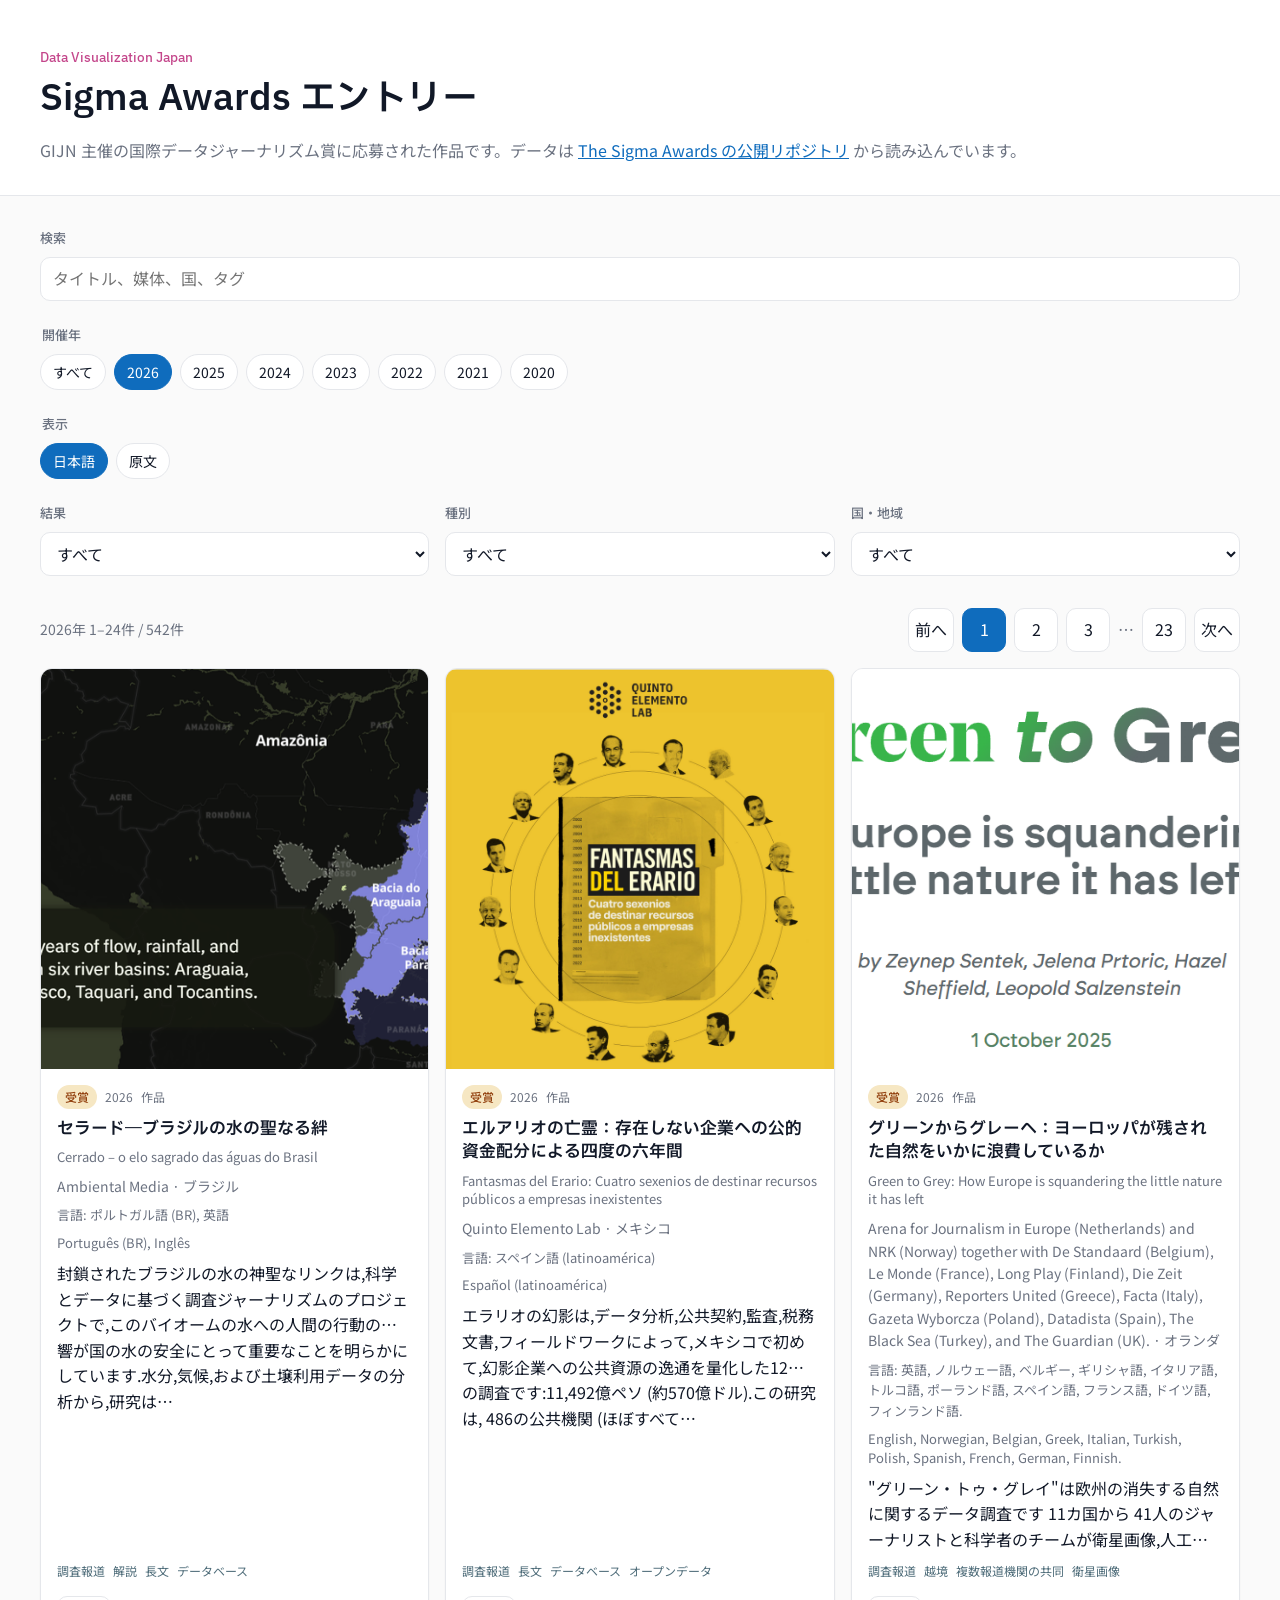
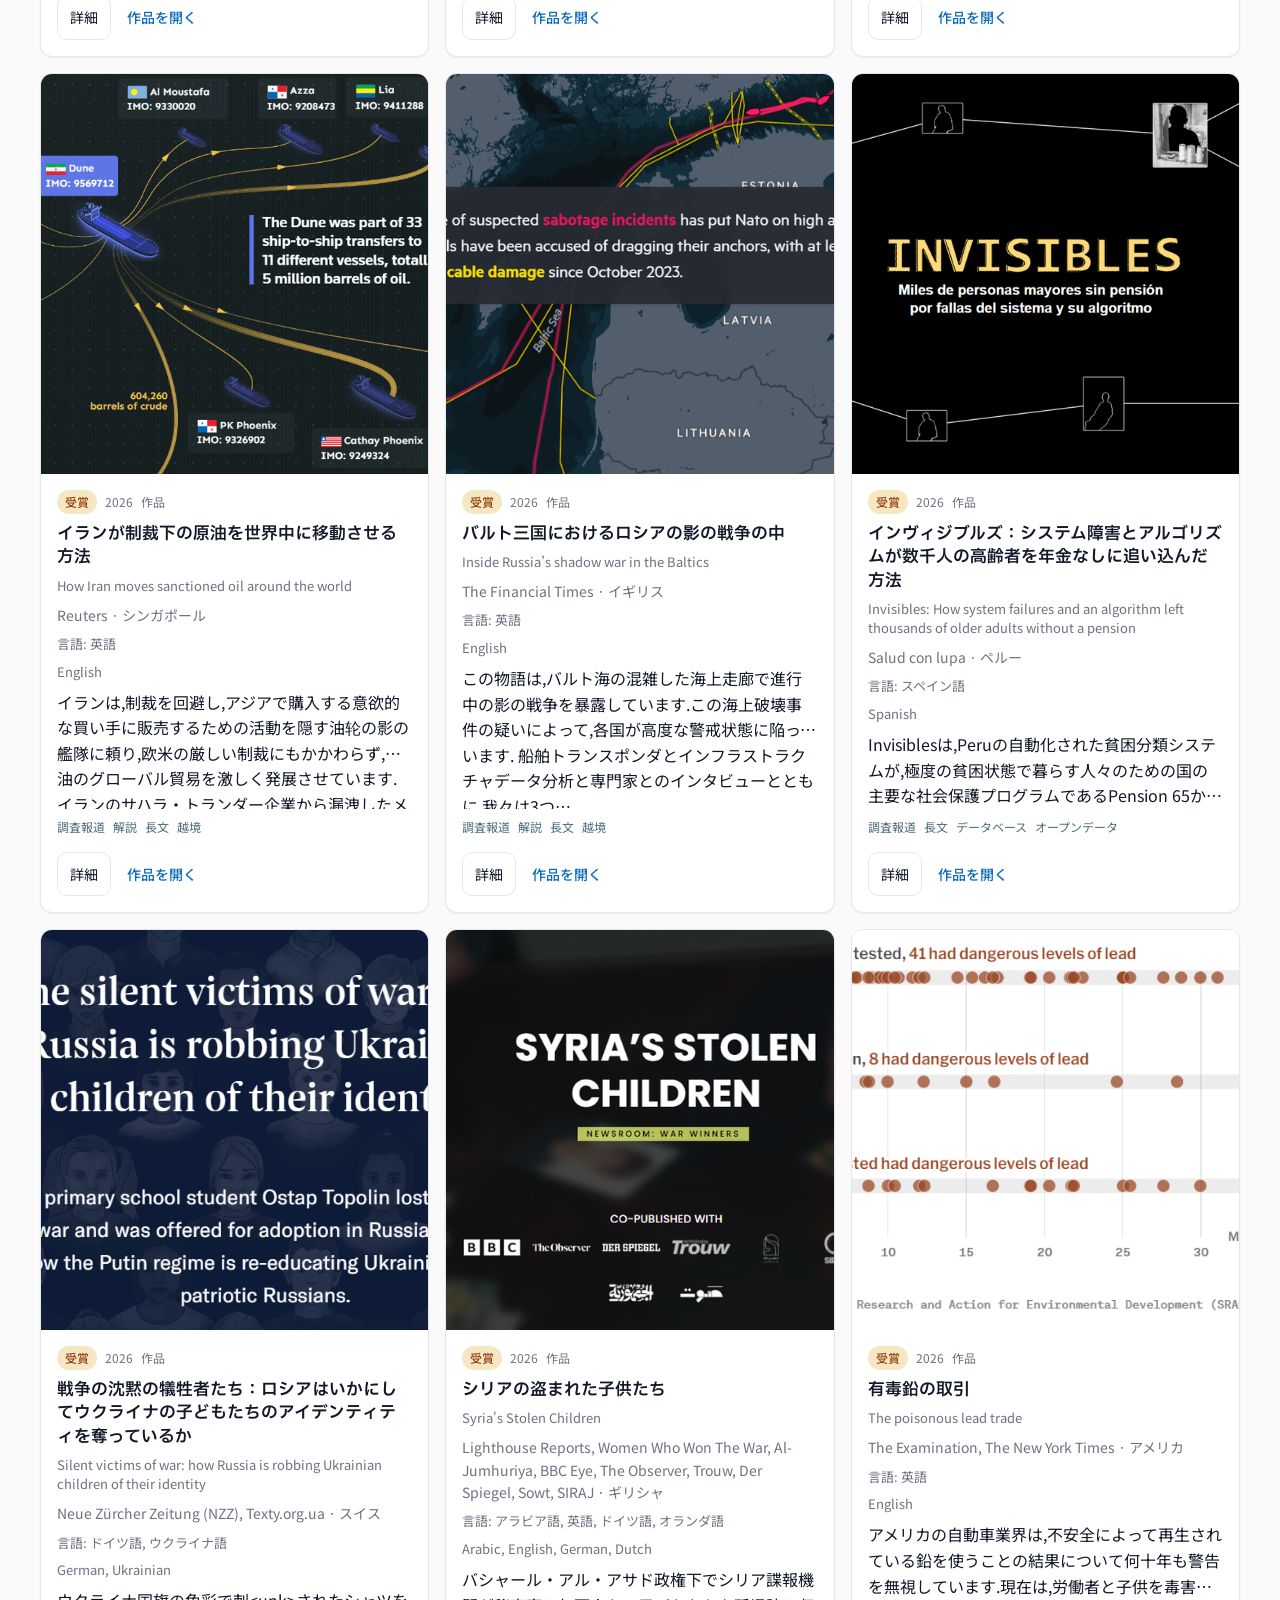
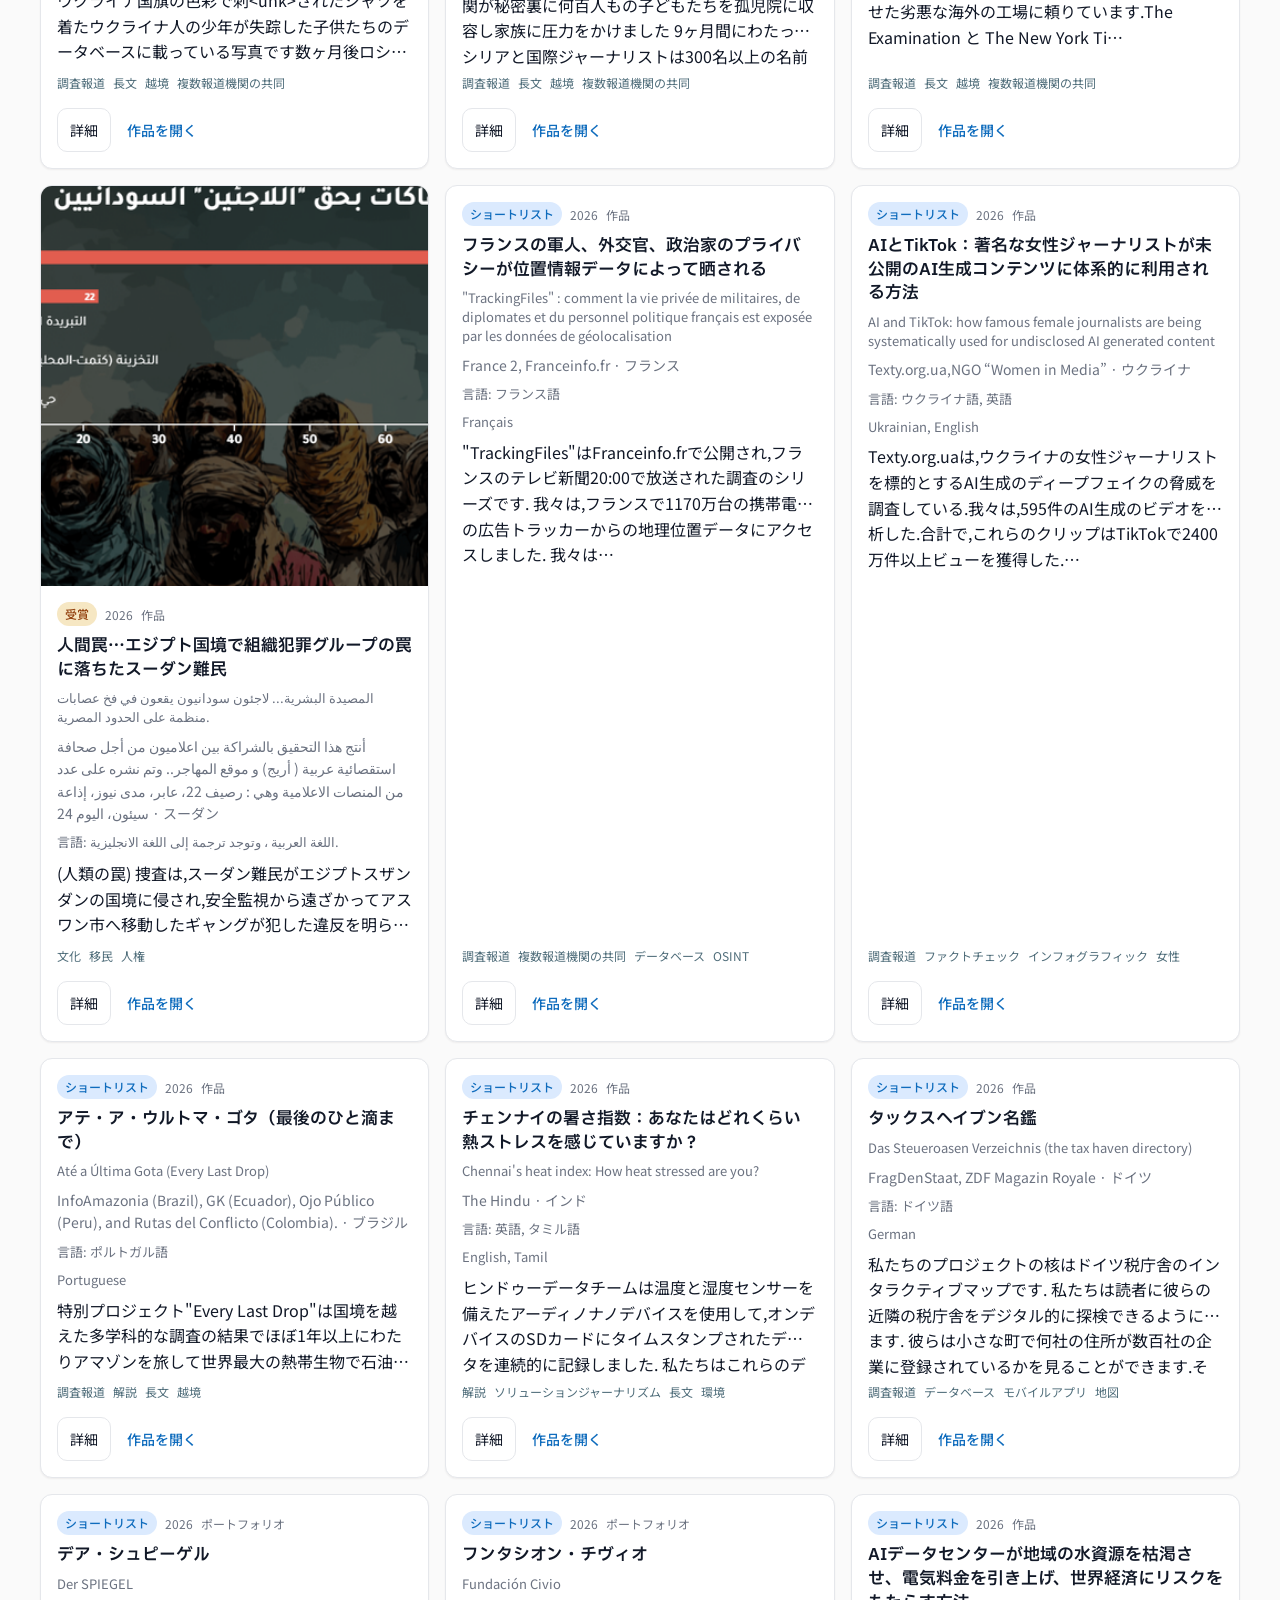
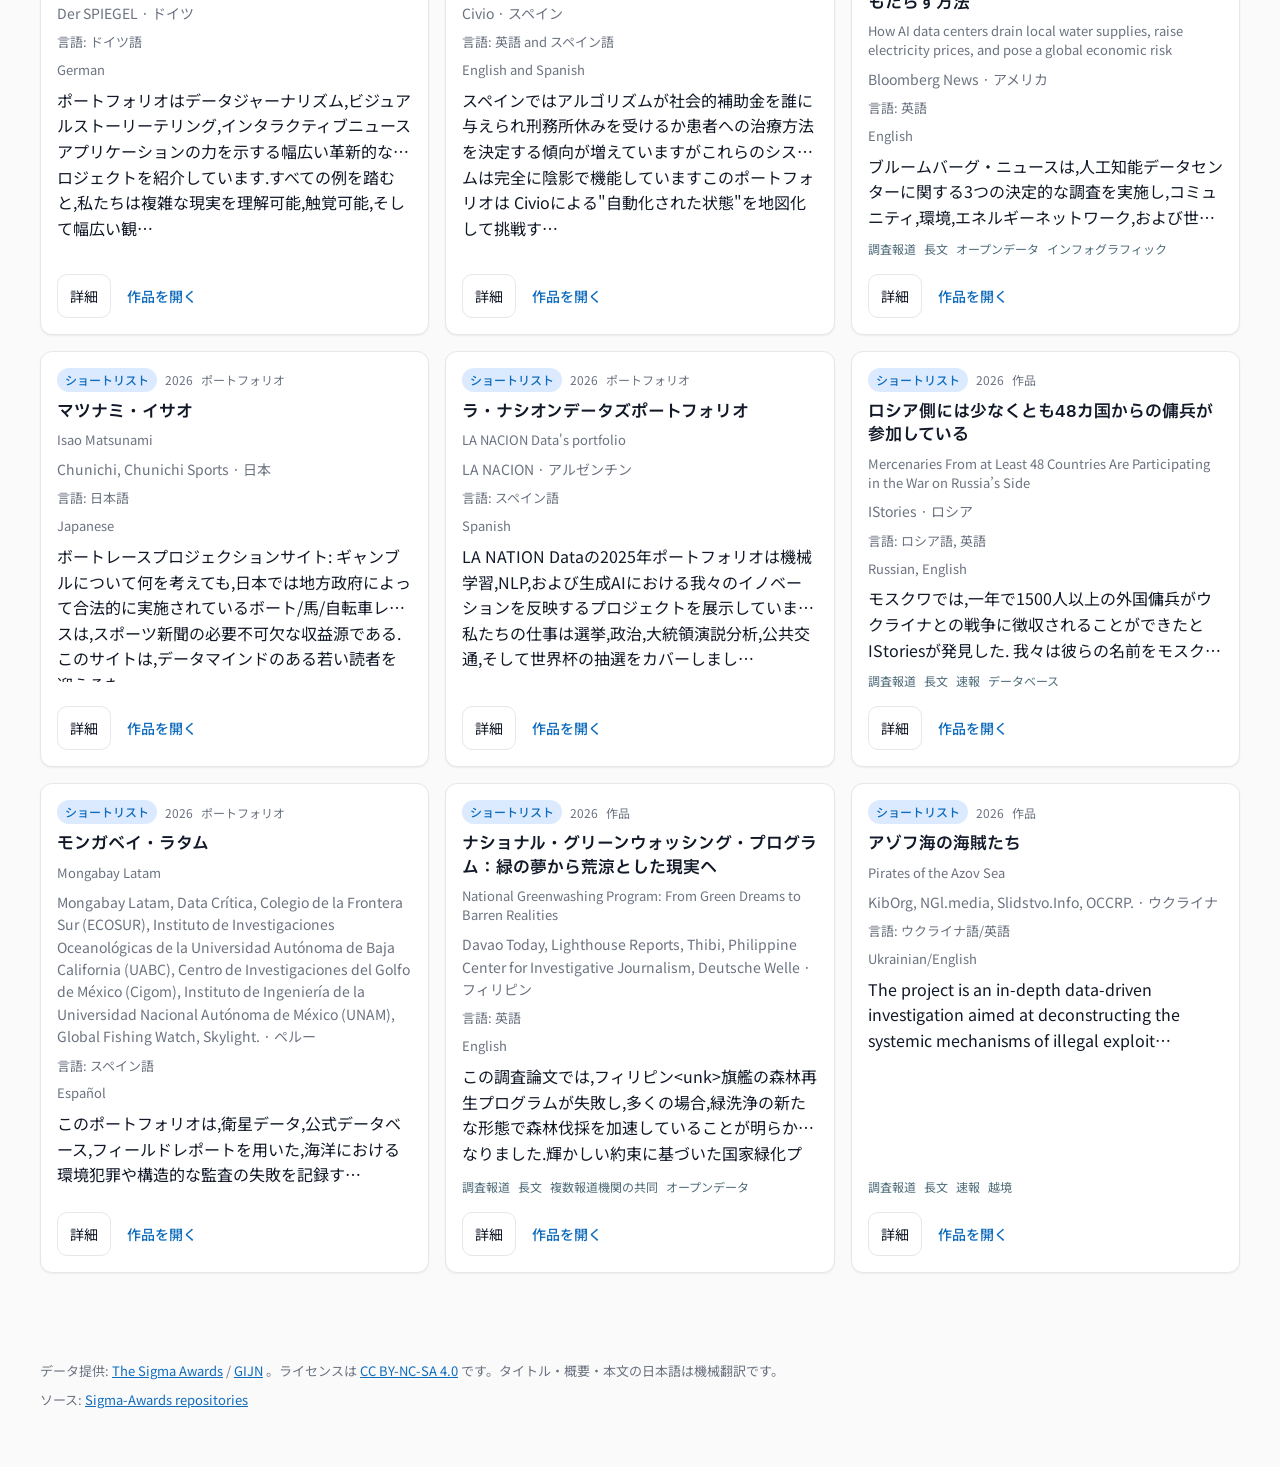
==== public/index.html @ f4571960 "Publish the Sigma Awards catalog as a static GitHub Pages site. Co-authored-by: Cursor <cursoragent@" ====
<!DOCTYPE html>
<html lang="ja">
  <head>
    <meta charset="utf-8" />
    <meta name="viewport" content="width=device-width, initial-scale=1" />
    <title>Sigma Awards エントリー一覧</title>
    <meta
      name="description"
      content="The Sigma Awards に応募されたデータジャーナリズム作品の一覧。2020年から2026年までの公開データを検索できます。"
    />
    <link rel="preconnect" href="https://fonts.googleapis.com" />
    <link rel="preconnect" href="https://fonts.gstatic.com" crossorigin />
    <link
      href="https://fonts.googleapis.com/css2?family=IBM+Plex+Sans+JP:wght@400;500;600&family=Noto+Sans+JP:wght@400;500;600&display=swap"
      rel="stylesheet"
    />
    <link rel="icon" href="data:image/svg+xml,%3Csvg xmlns='http://www.w3.org/2000/svg' viewBox='0 0 32 32'%3E%3Crect fill='%230F6CBD' width='32' height='32' rx='6'/%3E%3Ctext x='16' y='22' text-anchor='middle' font-size='18' fill='white' font-family='Georgia, serif'%3EΣ%3C/text%3E%3C/svg%3E" />
    <link rel="stylesheet" href="css/styles.css" />
  </head>
  <body>
    <a class="skip-link" href="#results">作品一覧へ</a>
    <header class="masthead">
      <div class="masthead__inner">
        <p class="masthead__kicker">Data Visualization Japan</p>
        <h1>Sigma Awards エントリー</h1>
        <p class="masthead__lede">
          GIJN 主催の国際データジャーナリズム賞に応募された作品です。データは
          <a href="https://github.com/Sigma-Awards/The-Sigma-Awards-projects-data">The Sigma Awards の公開リポジトリ</a>
          から読み込んでいます。
        </p>
      </div>
    </header>

    <main class="page">
      <form class="filters" id="filters" role="search">
        <label class="filters__search">
          <span class="filters__label">検索</span>
          <input
            id="q"
            type="search"
            name="q"
            placeholder="タイトル、媒体、国、タグ"
            autocomplete="off"
            spellcheck="false"
          />
        </label>

        <fieldset class="filters__years">
          <legend class="filters__label">開催年</legend>
          <div class="chip-row" id="year-chips"></div>
        </fieldset>

        <fieldset>
          <legend class="filters__label">表示</legend>
          <div class="chip-row" id="locale-chips">
            <button class="chip" type="button" data-locale="ja" aria-pressed="true">日本語</button>
            <button class="chip" type="button" data-locale="src" aria-pressed="false">原文</button>
          </div>
        </fieldset>

        <div class="filters__row">
          <label>
            <span class="filters__label">結果</span>
            <select id="result" name="result">
              <option value="">すべて</option>
              <option value="winner">受賞</option>
              <option value="shortlist">ショートリスト</option>
              <option value="mention">選外表彰</option>
              <option value="entry">応募</option>
            </select>
          </label>
          <label>
            <span class="filters__label">種別</span>
            <select id="kind" name="kind">
              <option value="">すべて</option>
              <option value="project">作品</option>
              <option value="portfolio">ポートフォリオ</option>
            </select>
          </label>
          <label>
            <span class="filters__label">国・地域</span>
            <select id="country" name="country">
              <option value="">すべて</option>
            </select>
          </label>
        </div>
      </form>

      <section class="results" id="results" aria-live="polite">
        <div class="results__meta">
          <p id="result-count">読み込み中</p>
          <nav class="pager" id="pager" hidden></nav>
        </div>
        <div class="card-grid" id="card-grid"></div>
        <p class="empty" id="empty" hidden></p>
        <p class="error" id="error" hidden></p>
      </section>
    </main>

    <aside
      class="drawer"
      id="drawer"
      hidden
      role="dialog"
      aria-modal="true"
      aria-labelledby="drawer-title"
    >
      <div class="drawer__panel">
        <button class="drawer__close" type="button" id="drawer-close" aria-label="詳細を閉じる">
          閉じる
        </button>
        <img class="drawer__thumb" id="drawer-thumb" alt="" hidden />
        <p class="drawer__meta" id="drawer-meta"></p>
        <h2 id="drawer-title"></h2>
        <p class="drawer__original-title" id="drawer-original-title"></p>
        <p class="drawer__org" id="drawer-org"></p>
        <p class="drawer__langs" id="drawer-langs"></p>
        <div class="drawer__tags" id="drawer-tags"></div>
        <div class="drawer__body" id="drawer-body"></div>
        <details class="drawer__source" id="drawer-source">
          <summary>原文</summary>
          <div id="drawer-source-body"></div>
        </details>
        <div class="drawer__links" id="drawer-links"></div>
      </div>
    </aside>
    <div class="drawer__backdrop" id="drawer-backdrop" hidden></div>

    <footer class="site-footer">
      <p>
        データ提供:
        <a href="https://sigmaawards.org">The Sigma Awards</a>
        /
        <a href="https://gijn.org">GIJN</a>
        。ライセンスは
        <a href="https://creativecommons.org/licenses/by-nc-sa/4.0/">CC BY-NC-SA 4.0</a>
        です。タイトル・概要・本文の日本語は機械翻訳です。
      </p>
      <p>
        ソース:
        <a href="https://github.com/orgs/Sigma-Awards/repositories">Sigma-Awards repositories</a>
      </p>
    </footer>

    <script src="js/app.js" type="module"></script>
  </body>
</html>
---- public/css/styles.css ----
:root {
  --primary: #0f6cbd;
  --primary-hover: #0958b5;
  --secondary: #4f6d7a;
  --accent: #f59e0b;
  --brand-pink: #c4468b;
  --success: #10b981;
  --background: #fafafa;
  --surface: #ffffff;
  --border: #e5e7eb;
  --text: #111827;
  --text-secondary: #6b7280;
  --code-bg: #f3f4f6;
  --winner: #92400e;
  --shortlist: #0f6cbd;
  --mention: #047857;
  --entry: #6b7280;
  --shadow: 0 1px 2px rgba(26, 25, 21, 0.06);
  --radius: 12px;
  --radius-btn: 10px;
  --ease-out: cubic-bezier(0.23, 1, 0.32, 1);
  --page-width: 1200px;
  --header-space: 8px;
}

*,
*::before,
*::after {
  box-sizing: border-box;
}

html {
  color-scheme: light;
}

body {
  margin: 0;
  background: var(--background);
  color: var(--text);
  font-family: "Noto Sans JP", "Hiragino Sans", sans-serif;
  font-size: 16px;
  line-height: 1.6;
}

h1,
h2,
h3,
.masthead__kicker,
.card__title {
  font-family: "IBM Plex Sans JP", "Noto Sans JP", sans-serif;
  letter-spacing: 0;
}

a {
  color: var(--primary);
  text-decoration: underline;
}

a:hover {
  text-decoration: none;
}

.skip-link {
  position: absolute;
  left: 16px;
  top: -48px;
  z-index: 20;
  padding: 8px 16px;
  background: var(--primary);
  color: #fff;
  text-decoration: none;
  border-radius: var(--radius-btn);
}

.skip-link:focus {
  top: 16px;
}

.masthead {
  background: var(--surface);
  border-bottom: 1px solid var(--border);
}

.masthead__inner,
.page,
.site-footer {
  width: min(100% - 32px, var(--page-width));
  margin-inline: auto;
}

.masthead__inner {
  padding: 48px 0 32px;
}

.masthead__kicker {
  margin: 0 0 8px;
  color: var(--brand-pink);
  font-size: 13px;
  font-weight: 500;
}

h1 {
  margin: 0;
  font-size: clamp(1.75rem, 2vw + 1rem, 2.25rem);
  font-weight: 600;
  line-height: 1.25;
}

.masthead__lede {
  margin: 16px 0 0;
  color: var(--text-secondary);
}

.page {
  padding: 32px 0 64px;
}

.filters {
  display: grid;
  gap: 24px;
  margin-bottom: 32px;
}

.filters__label,
.filters legend {
  display: block;
  margin-bottom: 8px;
  color: var(--text-secondary);
  font-size: 13px;
  font-weight: 500;
}

.filters fieldset {
  margin: 0;
  padding: 0;
  border: 0;
}

.filters input[type="search"],
.filters select {
  width: 100%;
  min-height: 44px;
  padding: 0 12px;
  border: 1px solid var(--border);
  border-radius: var(--radius-btn);
  background: var(--surface);
  color: var(--text);
  font: inherit;
}

.filters input[type="search"]:focus,
.filters select:focus,
.chip:focus-visible,
.card__detail:focus-visible,
.drawer__close:focus-visible,
.pager button:focus-visible {
  outline: 2px solid var(--primary);
  outline-offset: 2px;
}

.filters__row {
  display: grid;
  gap: 16px;
}

.chip-row {
  display: flex;
  flex-wrap: wrap;
  gap: 8px;
}

.chip {
  min-height: 36px;
  padding: 0 12px;
  border: 1px solid var(--border);
  border-radius: 999px;
  background: var(--surface);
  color: var(--text);
  font: inherit;
  font-size: 14px;
  cursor: pointer;
  transition: border-color 150ms var(--ease-out), background-color 150ms var(--ease-out),
    color 150ms var(--ease-out), transform 160ms var(--ease-out);
}

.chip[aria-pressed="true"] {
  background: var(--primary);
  border-color: var(--primary);
  color: #fff;
}

.chip:active,
.card:active,
.card__detail:active,
.drawer__close:active,
.pager button:active {
  transform: scale(0.97);
}

.results__meta {
  display: flex;
  flex-wrap: wrap;
  align-items: center;
  justify-content: space-between;
  gap: 16px;
  margin-bottom: 16px;
}

.results__meta p {
  margin: 0;
  color: var(--text-secondary);
  font-size: 14px;
}

.card-grid {
  display: grid;
  gap: 16px;
  grid-template-columns: 1fr;
}

.card {
  display: flex;
  flex-direction: column;
  gap: 8px;
  min-height: 100%;
  padding: 16px;
  border: 1px solid var(--border);
  border-radius: var(--radius);
  background: var(--surface);
  box-shadow: var(--shadow);
  color: inherit;
  text-align: left;
  text-decoration: none;
  cursor: pointer;
  transition: border-color 150ms var(--ease-out), transform 160ms var(--ease-out);
}

.card__thumb {
  display: block;
  margin: -16px -16px 8px;
  width: calc(100% + 32px);
  max-width: none;
  aspect-ratio: 16 / 10;
  object-fit: cover;
  background: var(--code-bg);
  border-radius: 11px 11px 0 0;
}

.card__top {
  display: flex;
  flex-wrap: wrap;
  align-items: center;
  gap: 8px;
}

.badge {
  display: inline-flex;
  align-items: center;
  min-height: 24px;
  padding: 0 8px;
  border-radius: 999px;
  background: var(--code-bg);
  color: var(--entry);
  font-size: 12px;
  font-weight: 500;
  line-height: 1;
}

.badge--winner {
  background: #f6e7c3;
  color: var(--winner);
}

.badge--shortlist {
  background: #dbeafe;
  color: var(--shortlist);
}

.badge--mention {
  background: #d1fae5;
  color: var(--mention);
}

.card__year,
.card__kind {
  color: var(--text-secondary);
  font-size: 12px;
}

.card__title {
  margin: 0;
  font-size: 1.05rem;
  font-weight: 600;
  line-height: 1.4;
}

.card__original,
.card__original-title,
.drawer__original-title {
  margin: 0;
  color: var(--text-secondary);
  font-size: 13px;
  line-height: 1.45;
}

.drawer__langs {
  margin: 8px 0 0;
  color: var(--text-secondary);
  font-size: 14px;
}

.drawer__source {
  margin-top: 24px;
  border-top: 1px solid var(--border);
  padding-top: 16px;
}

.drawer__source summary {
  min-height: 44px;
  display: flex;
  align-items: center;
  cursor: pointer;
  font-weight: 500;
}

.drawer__source[hidden] {
  display: none;
}

.card__org {
  margin: 0;
  color: var(--text-secondary);
  font-size: 14px;
}

.card__langs {
  margin: 0;
  color: var(--text-secondary);
  font-size: 13px;
}

.card__summary {
  margin: 0;
  display: -webkit-box;
  -webkit-box-orient: vertical;
  -webkit-line-clamp: 3;
  line-clamp: 3;
  overflow: hidden;
  flex: 1;
}

.card__actions {
  display: flex;
  flex-wrap: wrap;
  align-items: center;
  gap: 16px;
  margin-top: 8px;
}

.card__detail {
  min-height: 44px;
  padding: 0 12px;
  border: 1px solid var(--border);
  border-radius: var(--radius-btn);
  background: var(--surface);
  color: var(--text);
  font: inherit;
  font-size: 14px;
  cursor: pointer;
  transition: transform 160ms var(--ease-out), filter 150ms ease, border-color 150ms var(--ease-out);
}

.card__tags {
  display: flex;
  flex-wrap: wrap;
  gap: 8px;
}

.tag {
  color: var(--secondary);
  font-size: 12px;
}

.card__open {
  color: var(--primary);
  font-size: 14px;
  font-weight: 500;
  text-decoration: none;
}

.card__open:hover {
  text-decoration: underline;
}

.empty,
.error {
  padding: 24px;
  border: 1px dashed var(--border);
  border-radius: var(--radius);
  background: var(--surface);
}

.error {
  border-style: solid;
  color: #991b1b;
}

.pager {
  display: flex;
  flex-wrap: wrap;
  gap: 8px;
}

.pager button {
  min-width: 44px;
  min-height: 44px;
  border: 1px solid var(--border);
  border-radius: var(--radius-btn);
  background: var(--surface);
  color: var(--text);
  font: inherit;
  cursor: pointer;
  transition: filter 150ms ease, transform 160ms var(--ease-out);
}

.pager button[aria-current="page"] {
  background: var(--primary);
  border-color: var(--primary);
  color: #fff;
}

.pager__gap {
  display: inline-flex;
  align-items: center;
  min-height: 44px;
  color: var(--text-secondary);
}

.site-footer {
  padding: 24px 0 48px;
  color: var(--text-secondary);
  font-size: 13px;
}

.site-footer p {
  margin: 0 0 8px;
}

.drawer[hidden],
.drawer__backdrop[hidden] {
  display: none;
}

.drawer__backdrop {
  position: fixed;
  inset: 0;
  background: rgba(26, 25, 21, 0.35);
  z-index: 30;
}

.drawer {
  position: fixed;
  inset: 0;
  z-index: 40;
  display: flex;
  justify-content: flex-end;
  pointer-events: none;
}

.drawer__panel {
  pointer-events: auto;
  width: min(100%, 560px);
  height: 100%;
  overflow: auto;
  padding: 24px;
  background: var(--surface);
  box-shadow: -8px 0 24px rgba(26, 25, 21, 0.08);
  transform: translateX(0);
  transition: transform 280ms var(--ease-out);
}

.drawer[data-open="false"] .drawer__panel {
  transform: translateX(100%);
}

.drawer__thumb {
  display: block;
  width: 100%;
  max-height: 280px;
  margin: 0 0 16px;
  object-fit: cover;
  background: var(--code-bg);
  border-radius: 8px;
}

.drawer__thumb[hidden] {
  display: none;
}

.drawer__close {
  min-height: 44px;
  margin-bottom: 16px;
  padding: 0 16px;
  border: 1px solid var(--border);
  border-radius: var(--radius-btn);
  background: var(--surface);
  color: var(--text);
  font: inherit;
  cursor: pointer;
  transition: transform 160ms var(--ease-out), filter 150ms ease;
}

.drawer__meta,
.drawer__org {
  color: var(--text-secondary);
  font-size: 14px;
}

.drawer h2 {
  margin: 8px 0 8px;
  font-size: 1.5rem;
  line-height: 1.35;
}

.drawer__tags {
  display: flex;
  flex-wrap: wrap;
  gap: 8px;
  margin: 16px 0;
}

.drawer__body h3 {
  margin: 24px 0 8px;
  font-size: 13px;
  font-weight: 600;
  color: var(--text-secondary);
}

.drawer__body p {
  margin: 0;
  white-space: pre-wrap;
}

.drawer__links {
  display: grid;
  gap: 8px;
  margin-top: 24px;
}

.drawer__links a {
  word-break: break-all;
}

@media (min-width: 768px) {
  .filters__row {
    grid-template-columns: repeat(3, 1fr);
  }

  .card-grid {
    grid-template-columns: repeat(2, 1fr);
  }
}

@media (min-width: 1100px) {
  .card-grid {
    grid-template-columns: repeat(3, 1fr);
  }
}

@media (hover: hover) and (pointer: fine) {
  .chip:hover {
    border-color: var(--primary);
  }

  .card:hover {
    border-color: var(--primary);
  }

  .pager button:hover,
  .card__detail:hover,
  .drawer__close:hover {
    filter: brightness(0.96);
  }

  .card__detail:hover {
    border-color: var(--primary);
  }
}

@media (prefers-reduced-motion: reduce) {
  *,
  *::before,
  *::after {
    animation: none !important;
    transition: none !important;
  }
}
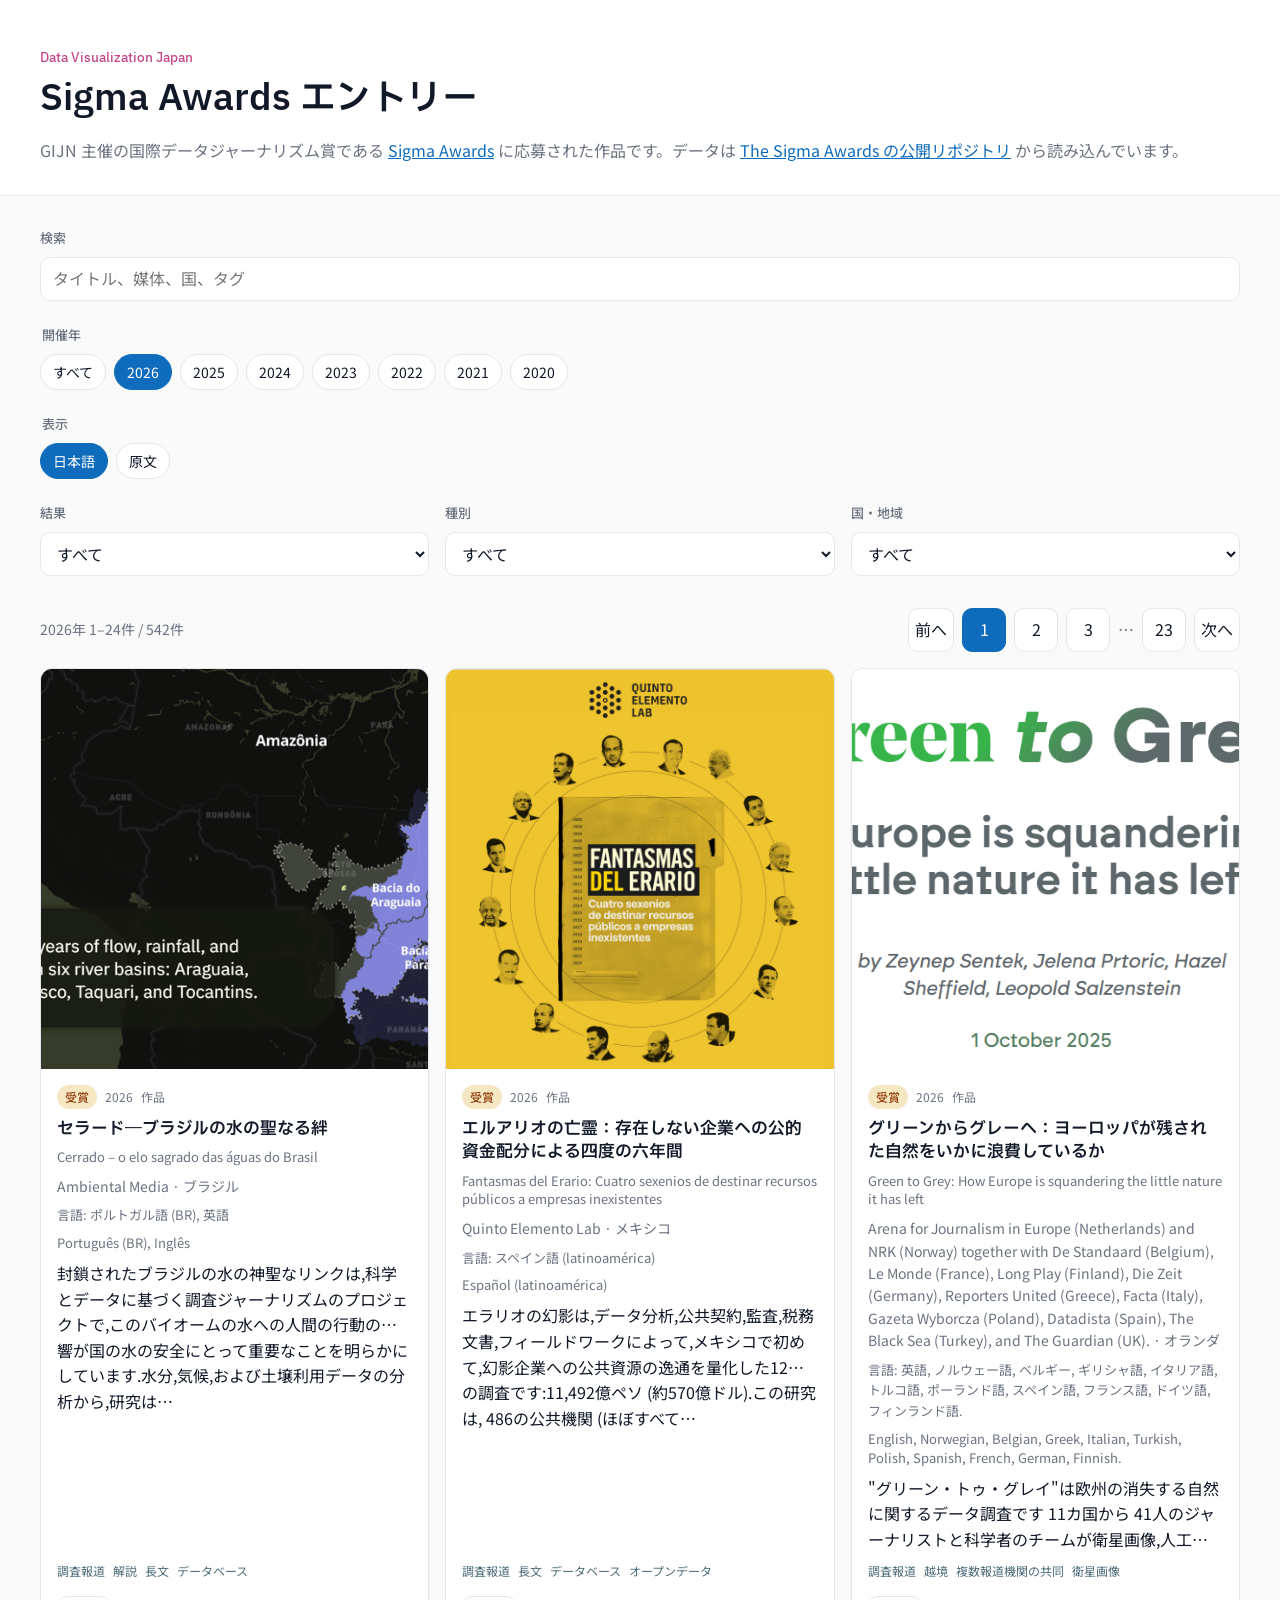
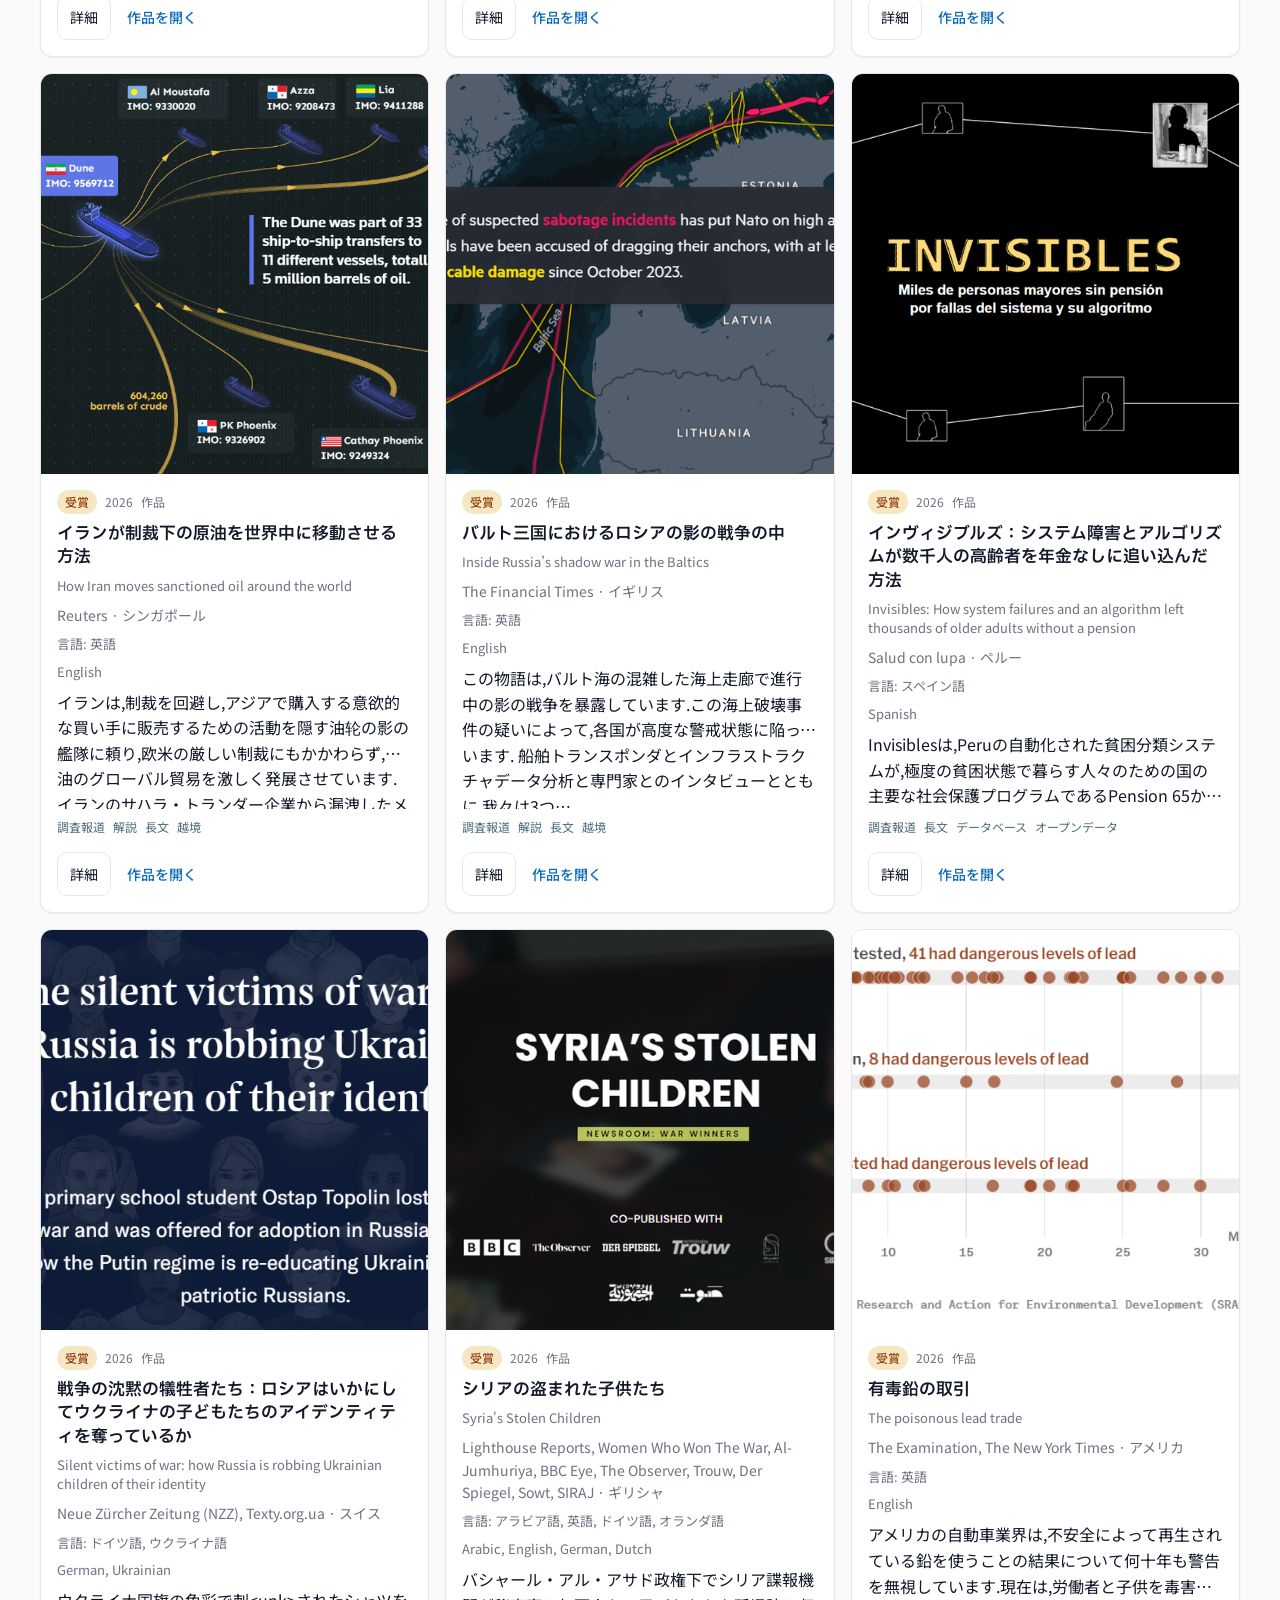
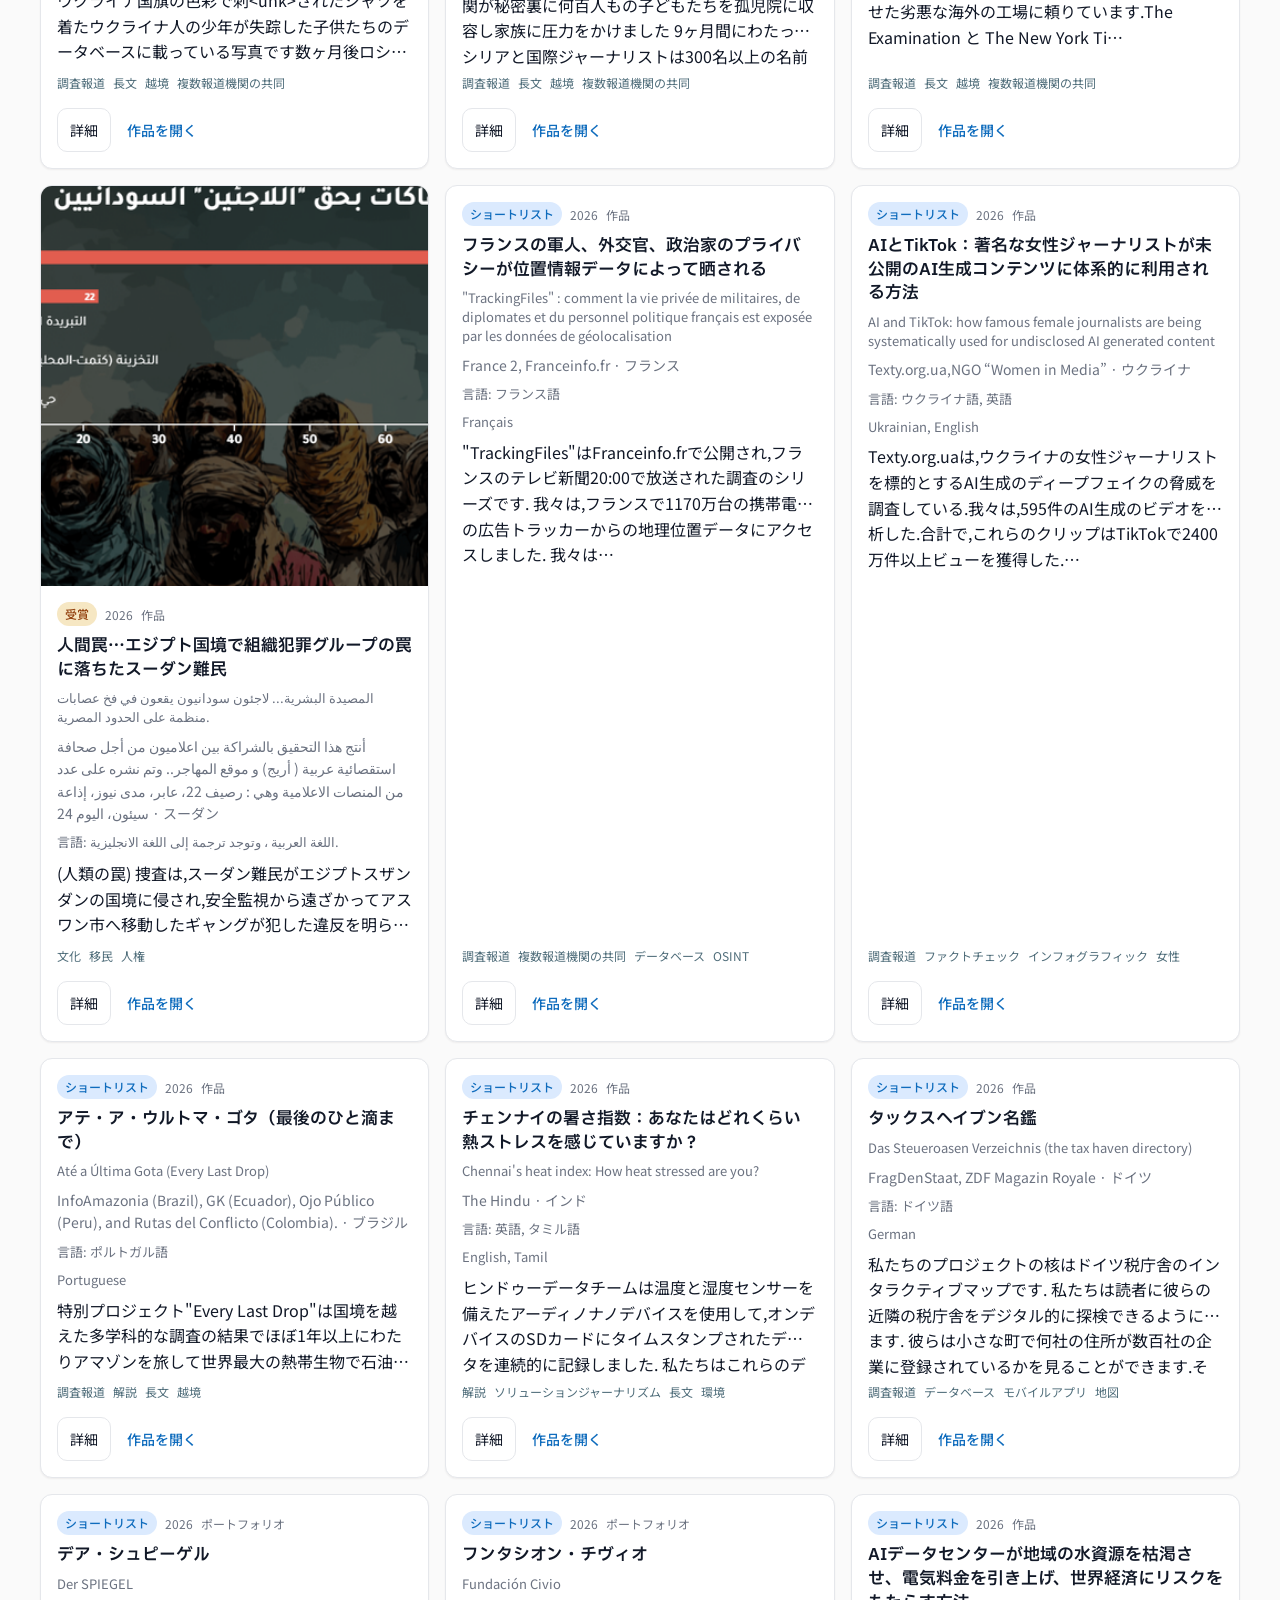
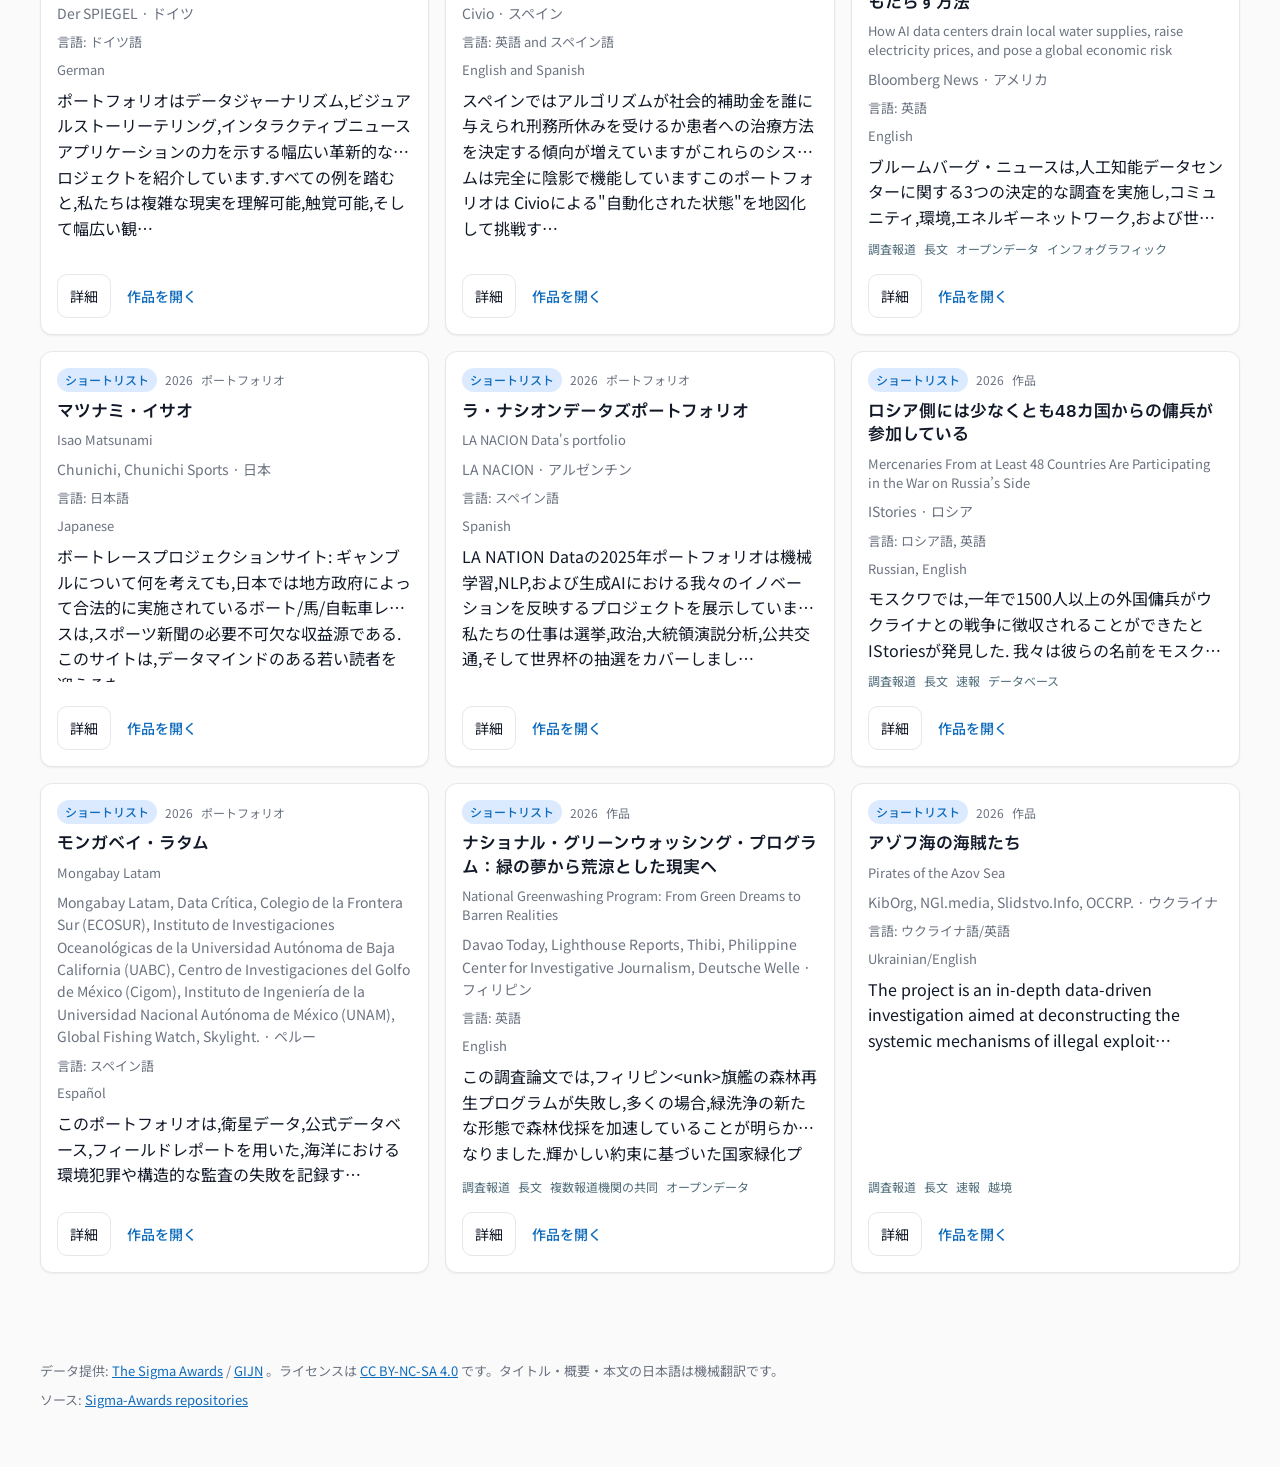
==== commit 186d4480: "Add GA4 tracking and name Sigma Awards in the masthead. Measure visits with G-0DP20HK462 and link th" ====
--- a/public/index.html
+++ b/public/index.html
@@ -3,6 +3,14 @@
   <head>
     <meta charset="utf-8" />
     <meta name="viewport" content="width=device-width, initial-scale=1" />
+    <!-- Google tag (gtag.js) -->
+    <script async src="https://www.googletagmanager.com/gtag/js?id=G-0DP20HK462"></script>
+    <script>
+      window.dataLayer = window.dataLayer || [];
+      function gtag(){dataLayer.push(arguments);}
+      gtag('js', new Date());
+      gtag('config', 'G-0DP20HK462');
+    </script>
     <title>Sigma Awards エントリー一覧</title>
     <meta
       name="description"
@@ -24,7 +32,9 @@
         <p class="masthead__kicker">Data Visualization Japan</p>
         <h1>Sigma Awards エントリー</h1>
         <p class="masthead__lede">
-          GIJN 主催の国際データジャーナリズム賞に応募された作品です。データは
+          GIJN 主催の国際データジャーナリズム賞である
+          <a href="https://www.sigmaawards.org/">Sigma Awards</a>
+          に応募された作品です。データは
           <a href="https://github.com/Sigma-Awards/The-Sigma-Awards-projects-data">The Sigma Awards の公開リポジトリ</a>
           から読み込んでいます。
         </p>
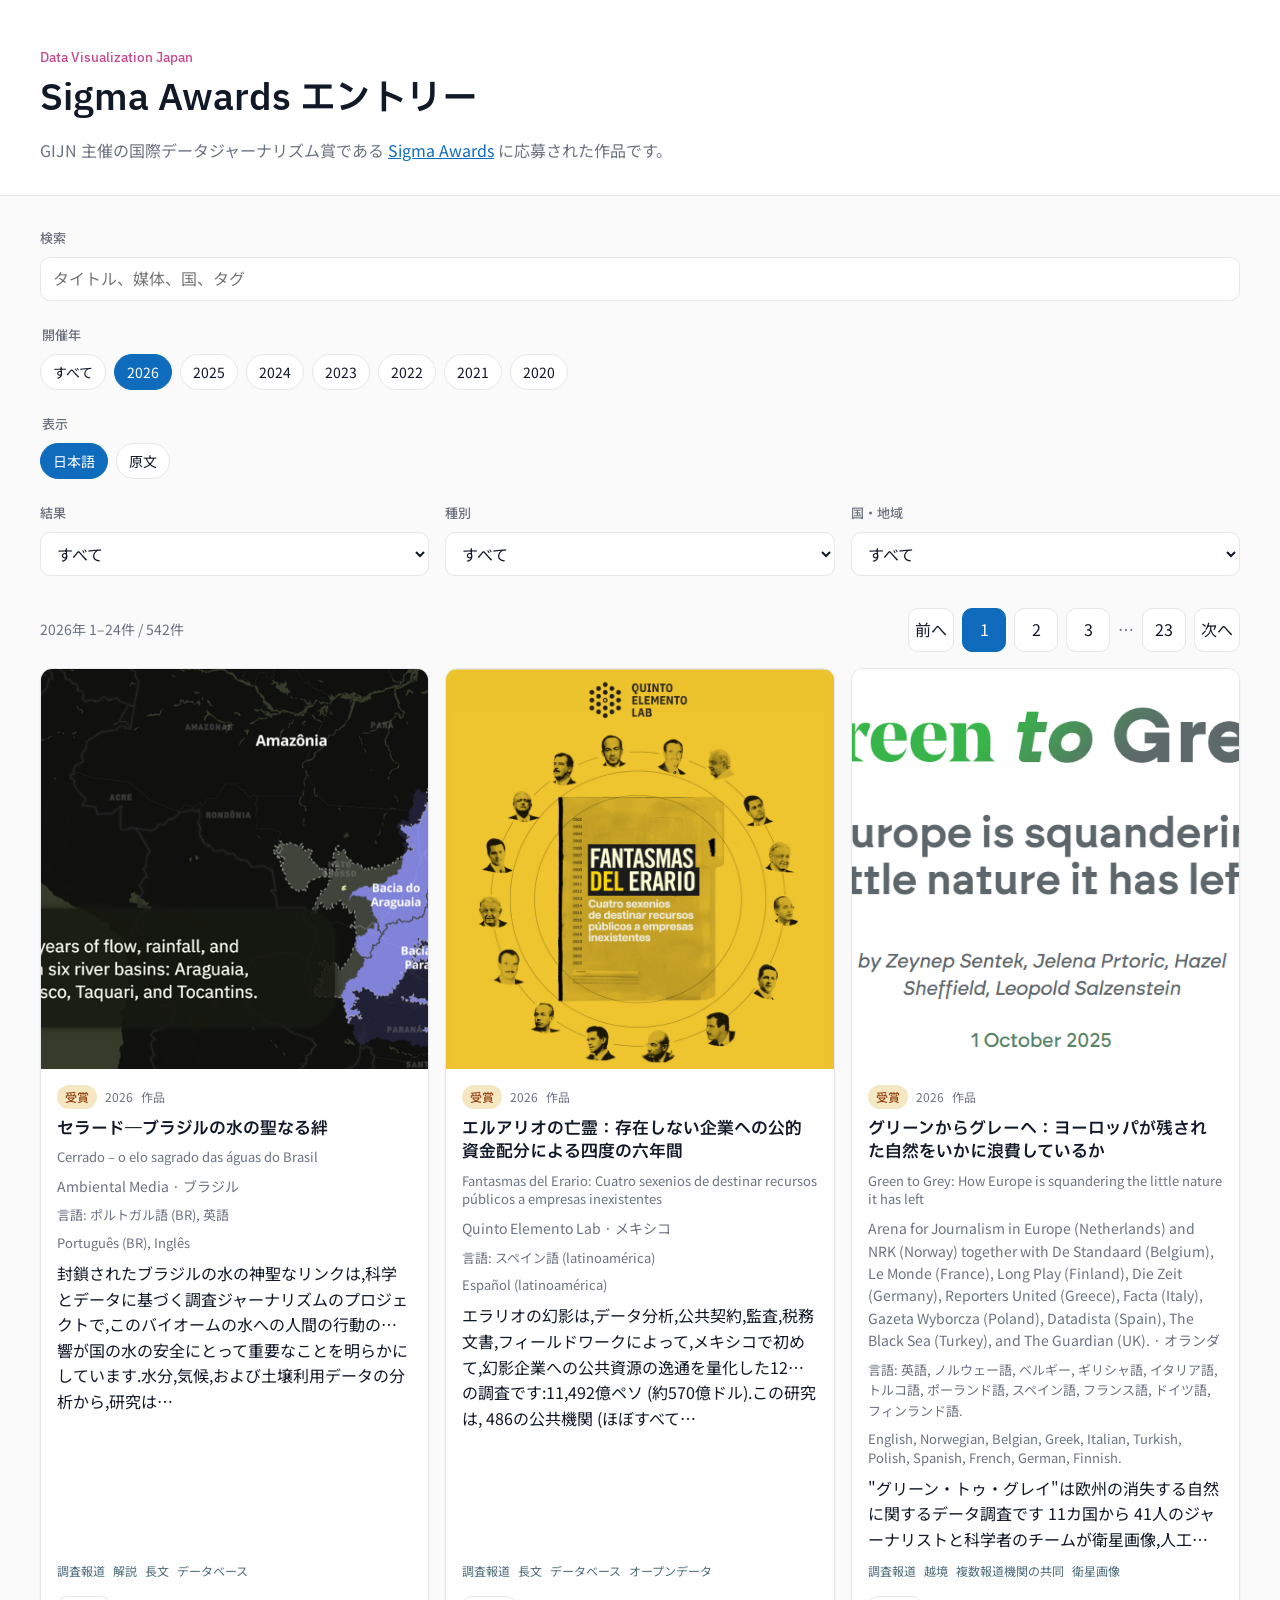
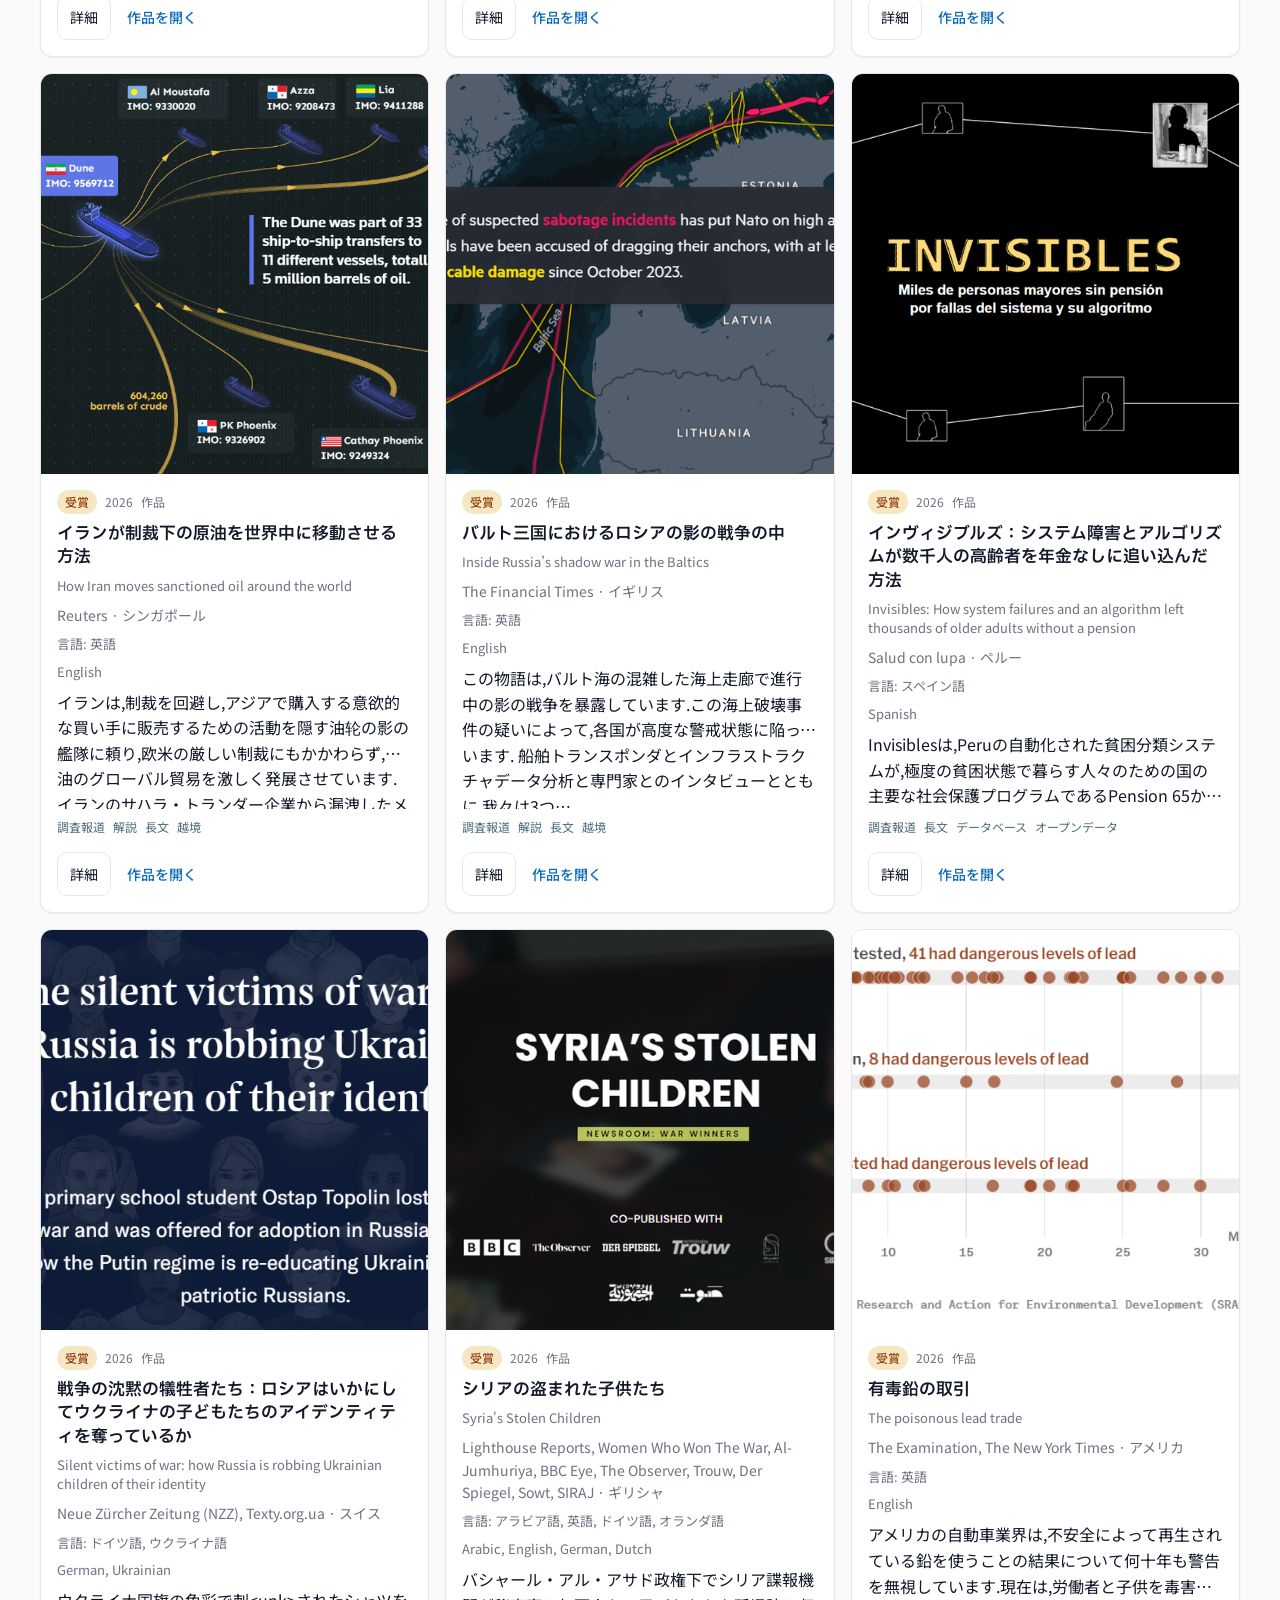
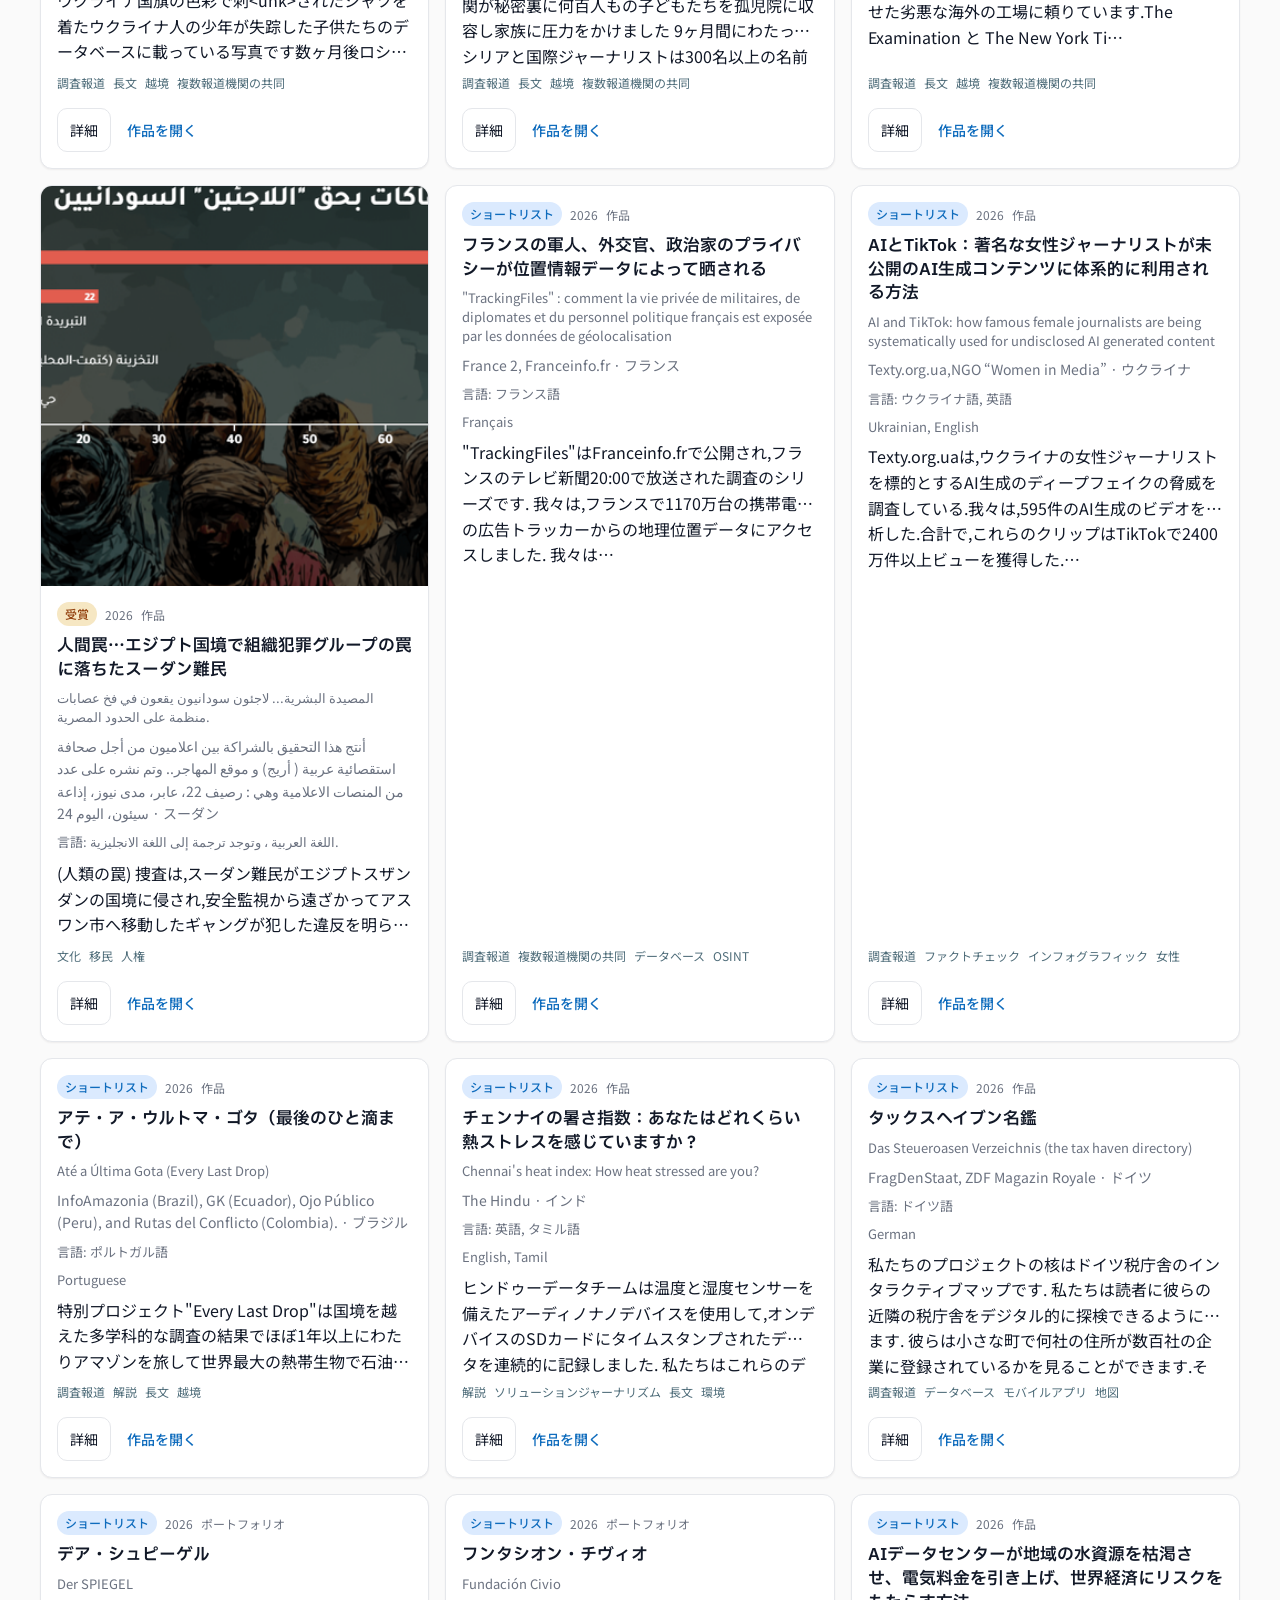
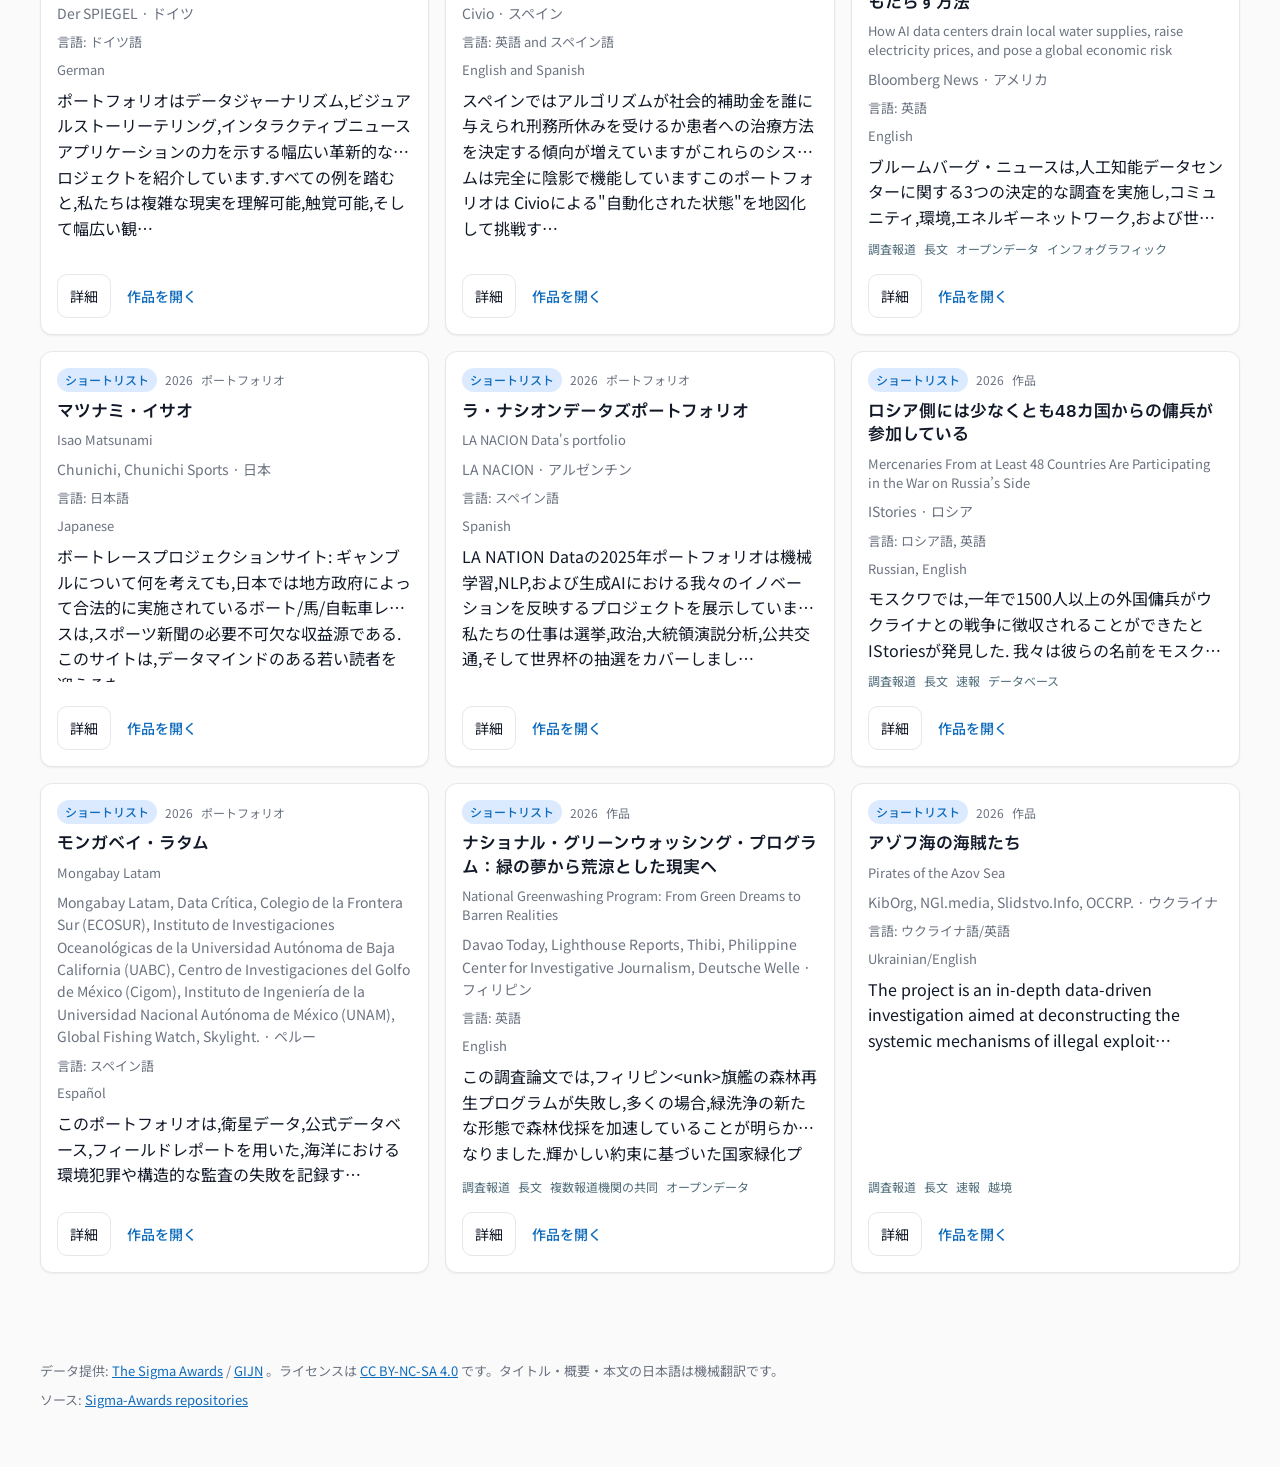
==== commit b34b9d54: "Drop the data-source sentence from the masthead. The footer already credits Sigma Awards, so the led" ====
--- a/public/index.html
+++ b/public/index.html
@@ -34,9 +34,7 @@
         <p class="masthead__lede">
           GIJN 主催の国際データジャーナリズム賞である
           <a href="https://www.sigmaawards.org/">Sigma Awards</a>
-          に応募された作品です。データは
-          <a href="https://github.com/Sigma-Awards/The-Sigma-Awards-projects-data">The Sigma Awards の公開リポジトリ</a>
-          から読み込んでいます。
+          に応募された作品です。
         </p>
       </div>
     </header>
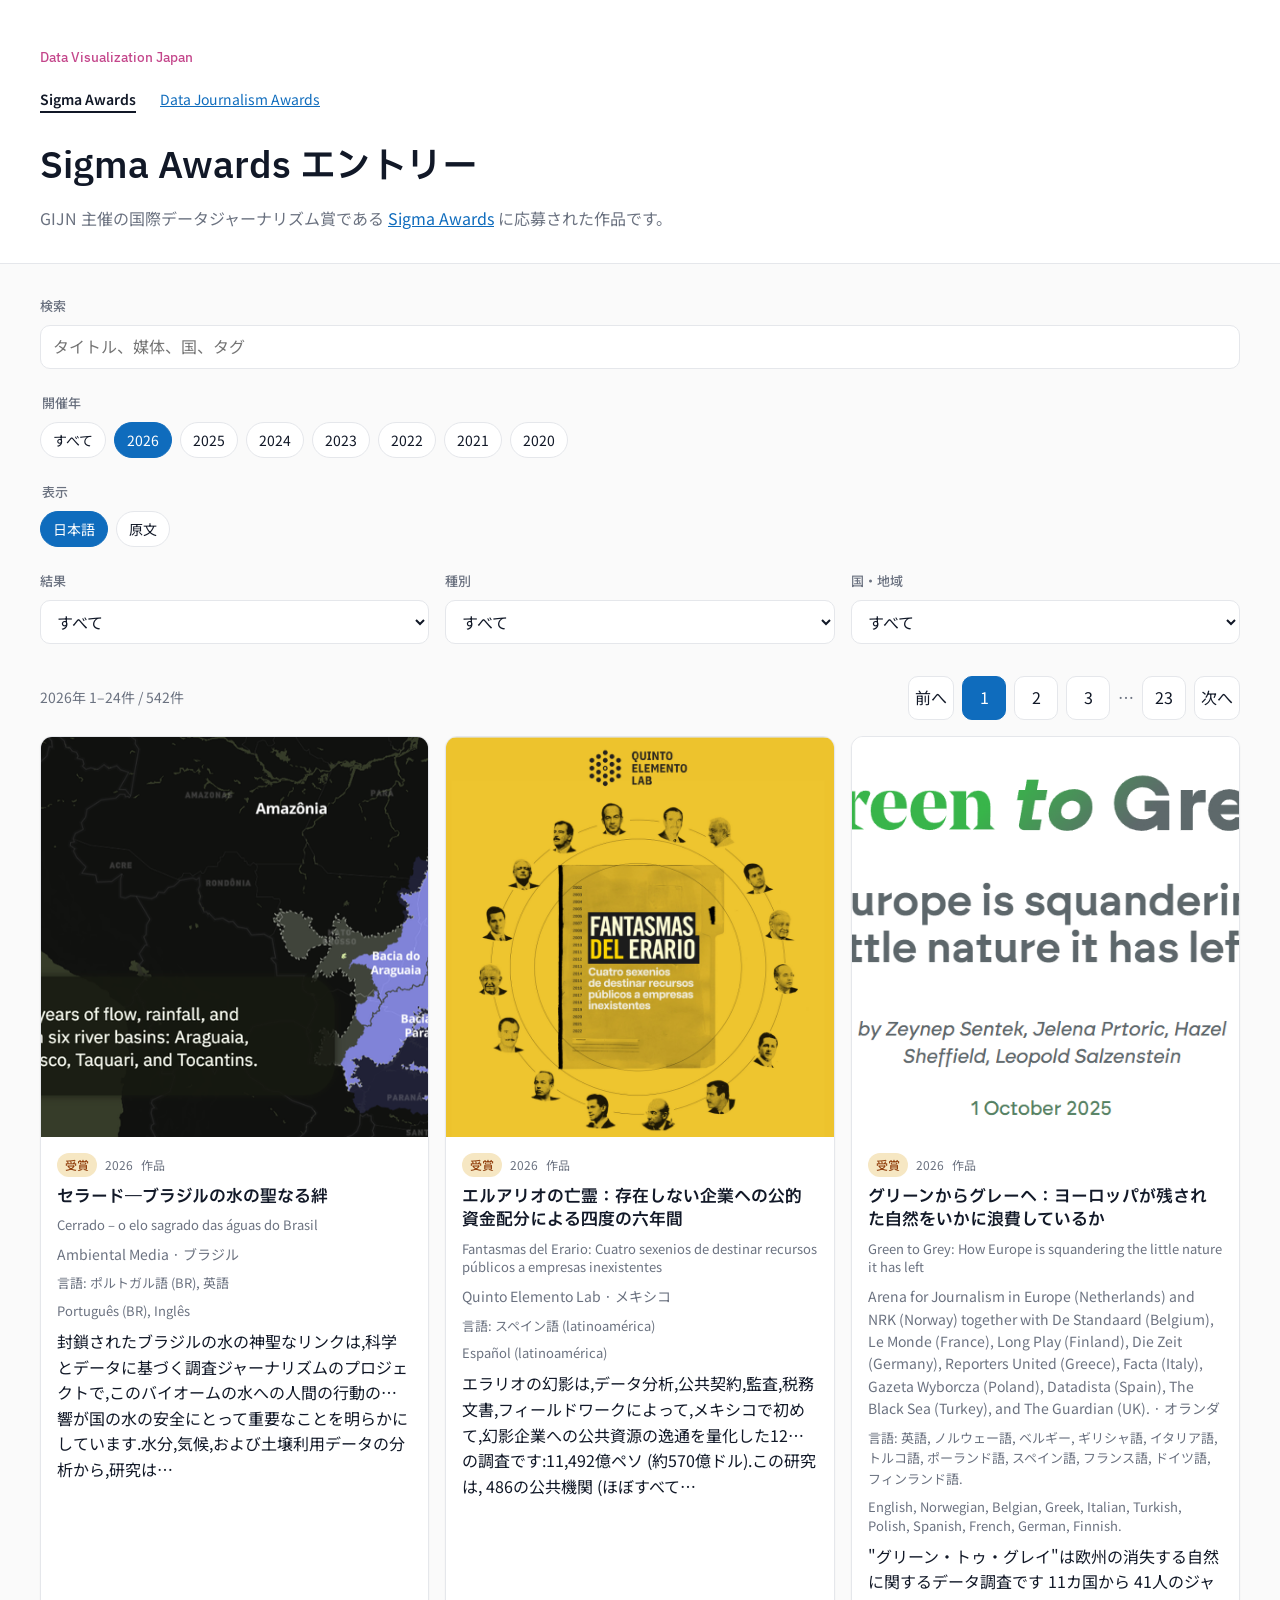
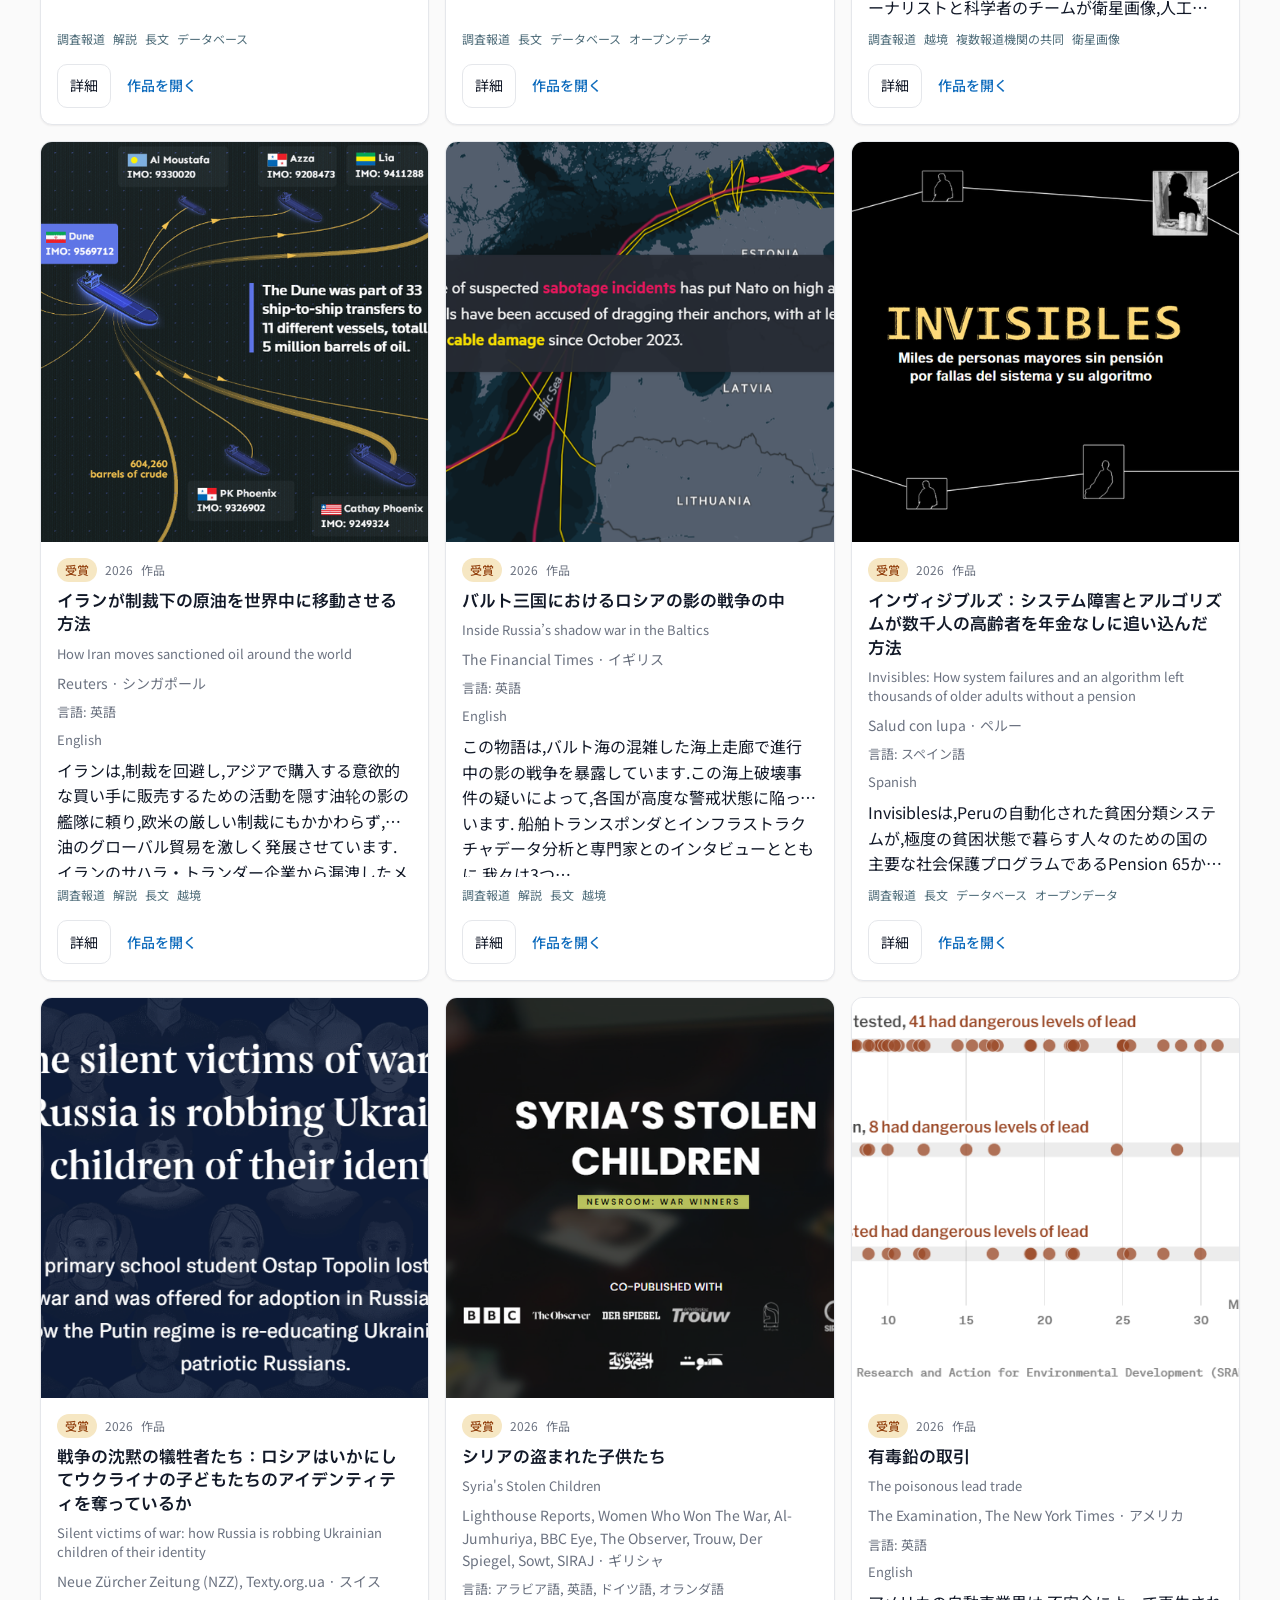
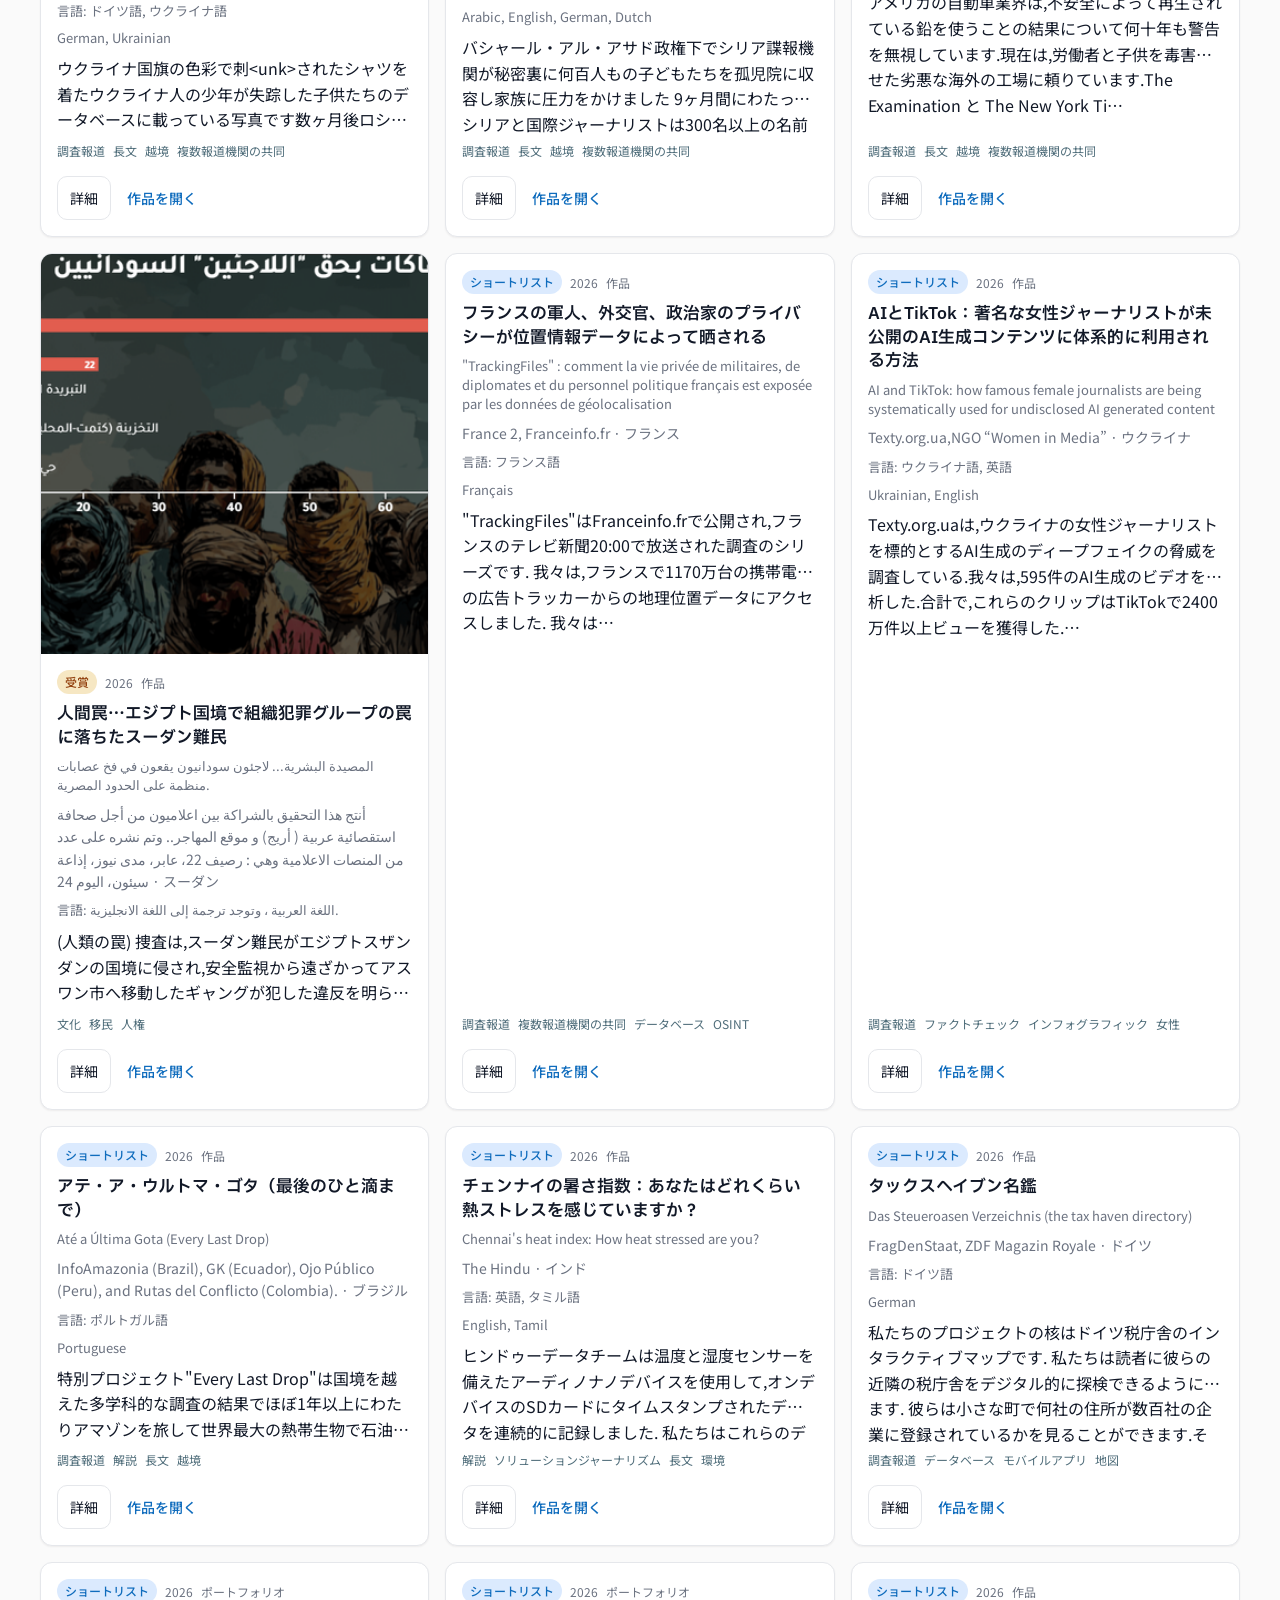
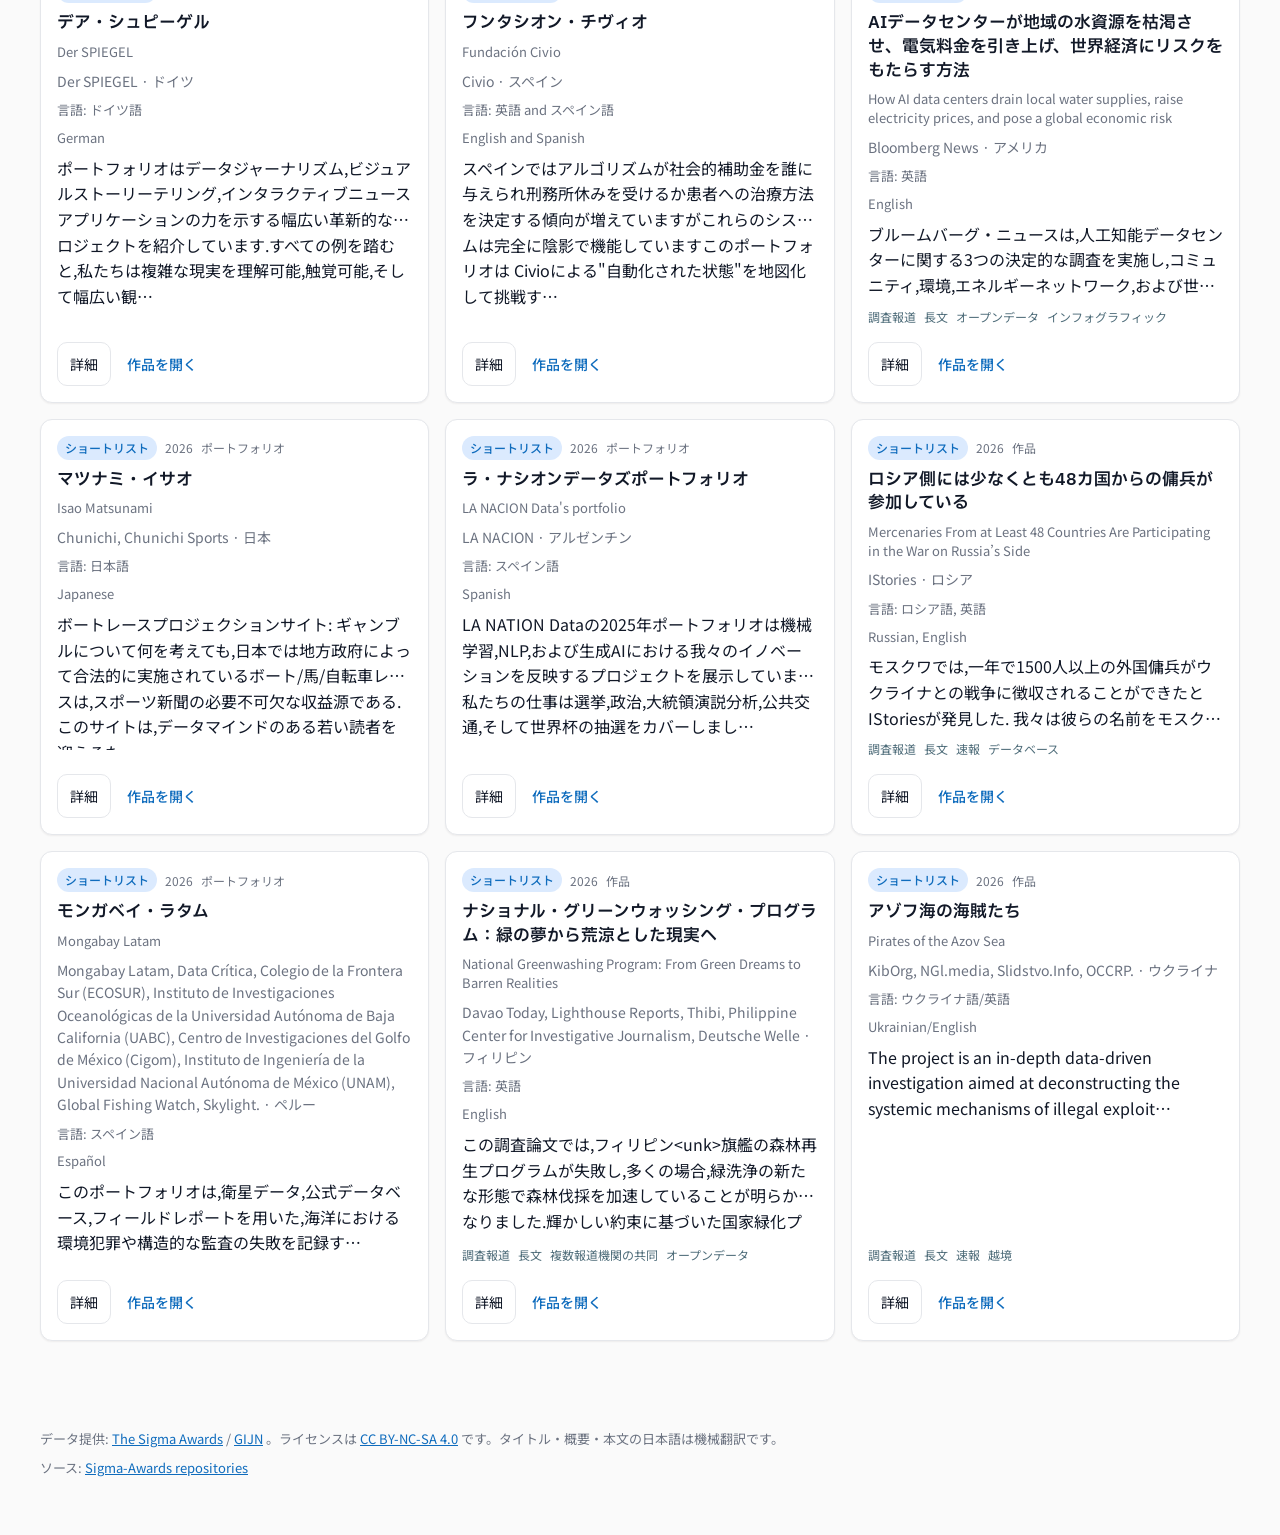
==== commit a72eab5a: "Add archived Data Journalism Awards catalog" ====
--- a/public/index.html
+++ b/public/index.html
@@ -30,6 +30,7 @@
     <header class="masthead">
       <div class="masthead__inner">
         <p class="masthead__kicker">Data Visualization Japan</p>
+        <nav class="award-nav" aria-label="アワード"><a href="/" aria-current="page">Sigma Awards</a><a href="/dja/">Data Journalism Awards</a></nav>
         <h1>Sigma Awards エントリー</h1>
         <p class="masthead__lede">
           GIJN 主催の国際データジャーナリズム賞である
--- a/public/css/styles.css
+++ b/public/css/styles.css
@@ -163,6 +163,14 @@
   gap: 16px;
 }
 
+.filters__row--four {
+  grid-template-columns: repeat(4, minmax(0, 1fr));
+}
+
+.filters__row--four > label {
+  min-width: 0;
+}
+
 .chip-row {
   display: flex;
   flex-wrap: wrap;
@@ -556,6 +564,10 @@
     grid-template-columns: repeat(3, 1fr);
   }
 
+  .filters__row--four {
+    grid-template-columns: repeat(4, minmax(0, 1fr));
+  }
+
   .card-grid {
     grid-template-columns: repeat(2, 1fr);
   }
@@ -595,3 +607,30 @@
     transition: none !important;
   }
 }
+
+.award-nav {
+  display: flex;
+  flex-wrap: wrap;
+  gap: 8px 24px;
+  margin: 8px 0 24px;
+  font-size: 14px;
+}
+.award-nav a { display: inline-flex; align-items: center; min-height: 44px; }
+.award-nav [aria-current="page"] { color: var(--text); font-weight: 600; text-decoration-thickness: 2px; text-underline-offset: 6px; }
+.card__category { margin: 0; color: var(--text-secondary); font-size: 12px; line-height: 1.6; }
+.coverage { margin-bottom: 32px; padding: 16px 20px; border: 1px solid var(--border); border-radius: var(--radius); background: var(--surface); font-size: 14px; }
+.coverage > summary, .source-records > summary { cursor: pointer; min-height: 44px; align-content: center; }
+.coverage__scroll { overflow-x: auto; }
+.coverage table { width: 100%; border-collapse: collapse; text-align: left; }
+.coverage caption { text-align: left; padding-bottom: 12px; font-weight: 600; }
+.coverage th, .coverage td { border-bottom: 1px solid var(--border); padding: 12px 8px; vertical-align: top; }
+.coverage th:first-child { white-space: nowrap; }
+.coverage td:last-child { min-width: 240px; }
+.award-list, .source-list { margin: 8px 0; padding-left: 20px; }
+.award-list li, .source-list li { margin-bottom: 12px; overflow-wrap: anywhere; }
+.award-list small, .source-list small, .source-list span { display: block; color: var(--text-secondary); }
+.drawer__links h3, .drawer__links .source-list, .drawer__links .source-note, .source-records { flex-basis: 100%; margin-bottom: 0; }
+.source-list a { display: inline-block; margin: 4px 16px 0 0; }
+.source-note { font-size: 13px; color: var(--text-secondary); }
+.source-records p { font-size: 14px; overflow-wrap: anywhere; }
+body[data-catalog="dja"] .card__title { overflow-wrap: anywhere; }
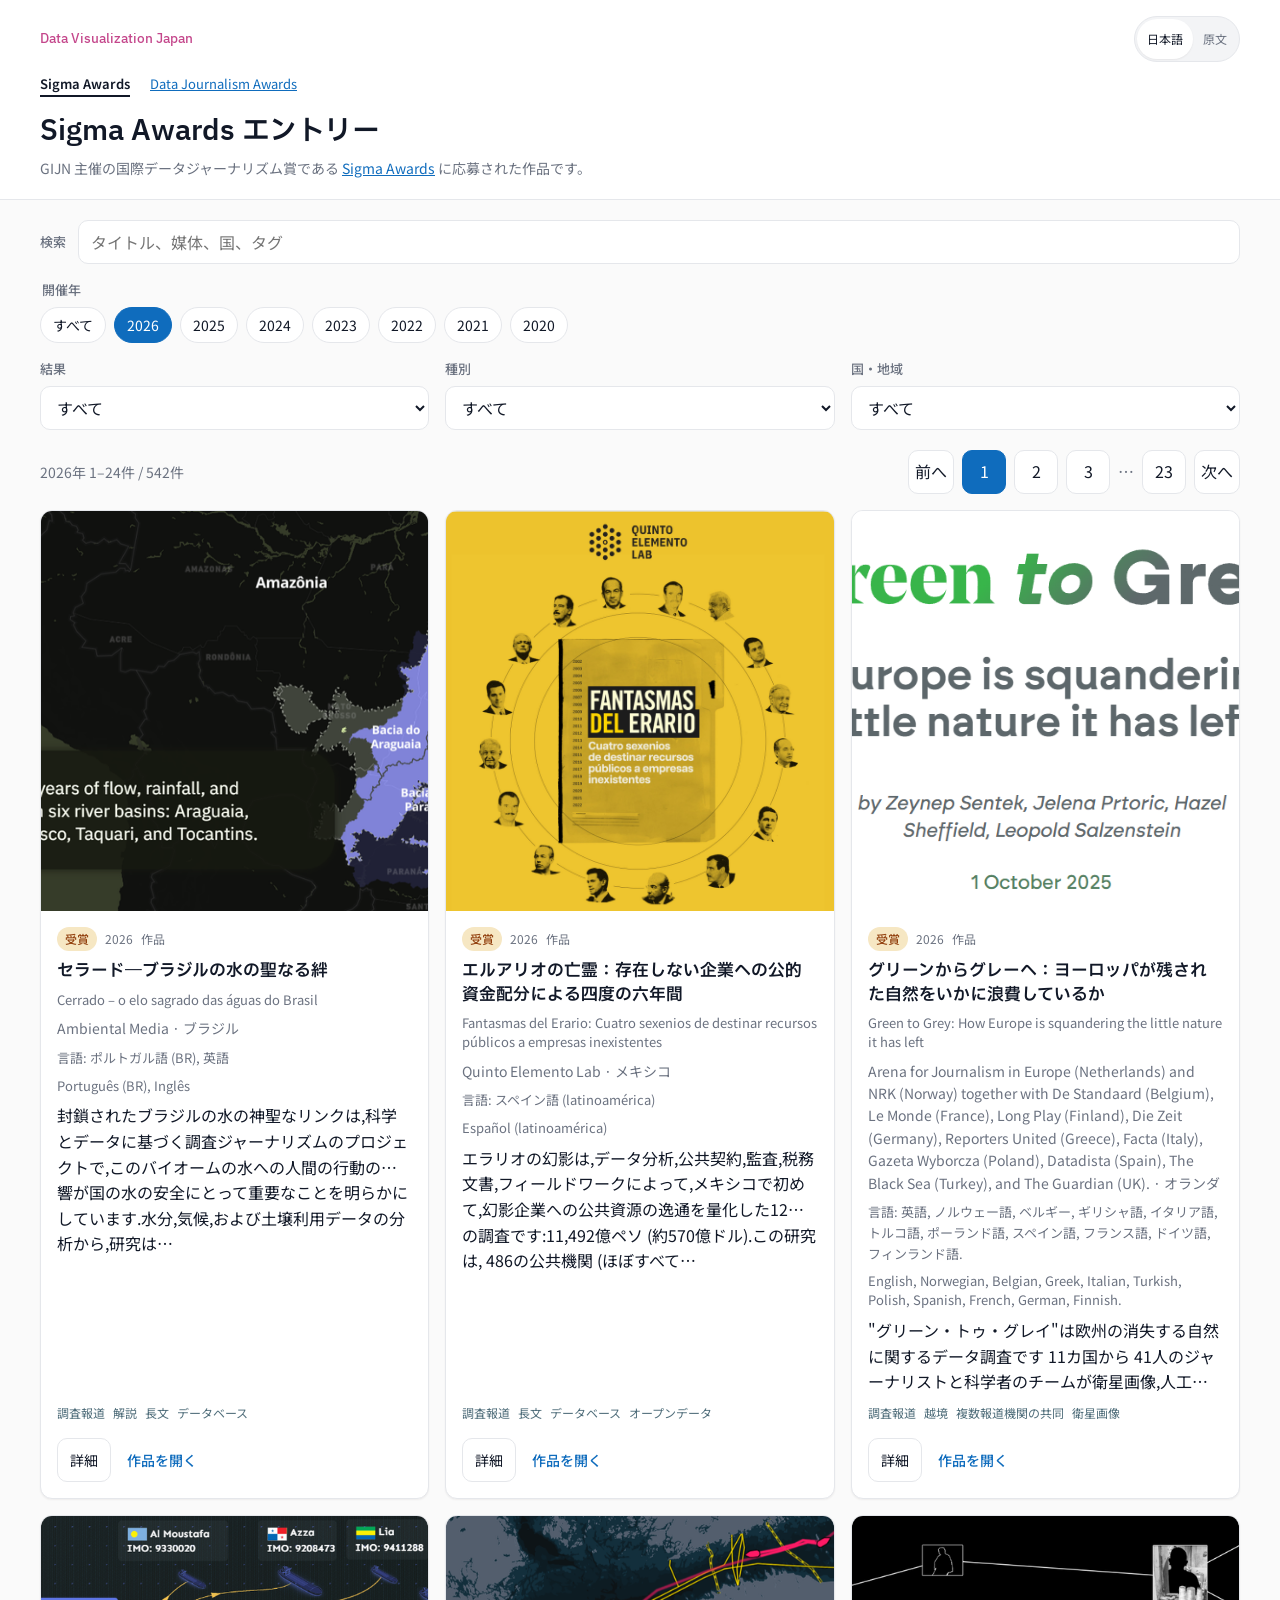
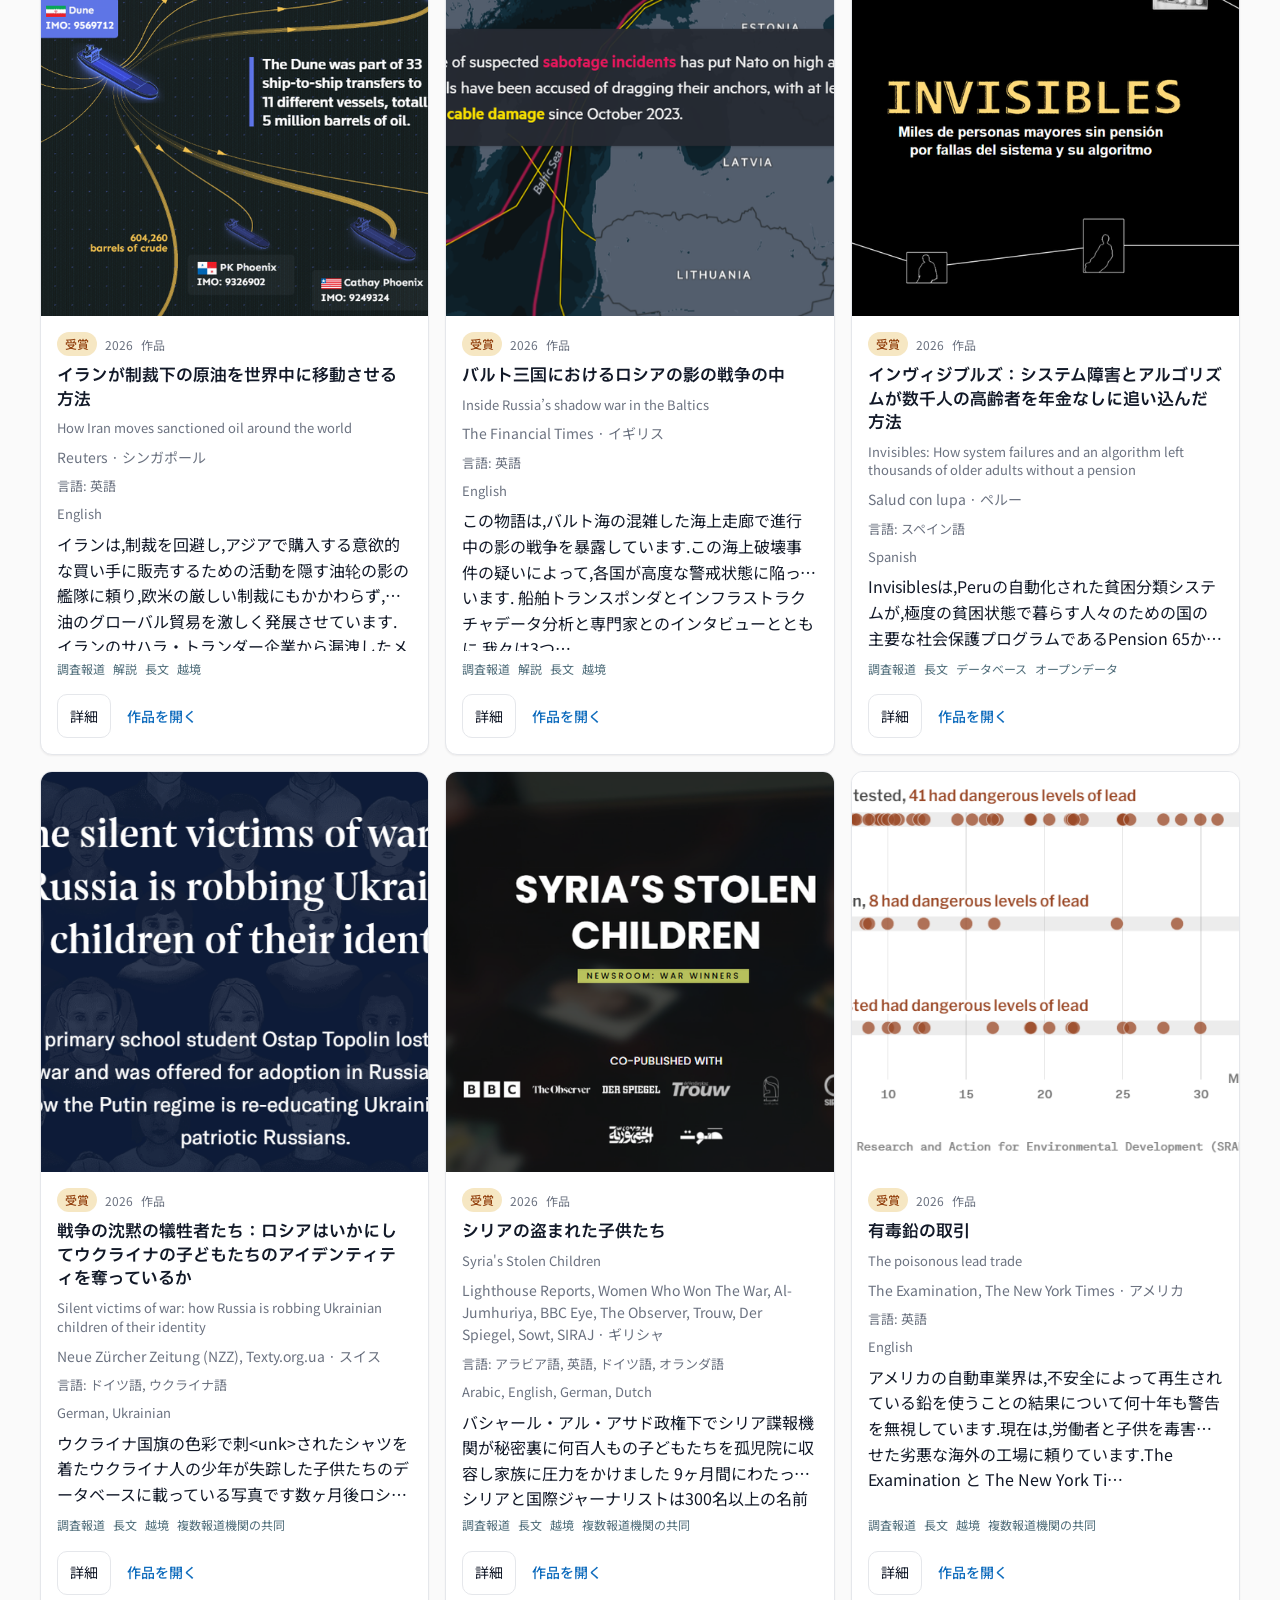
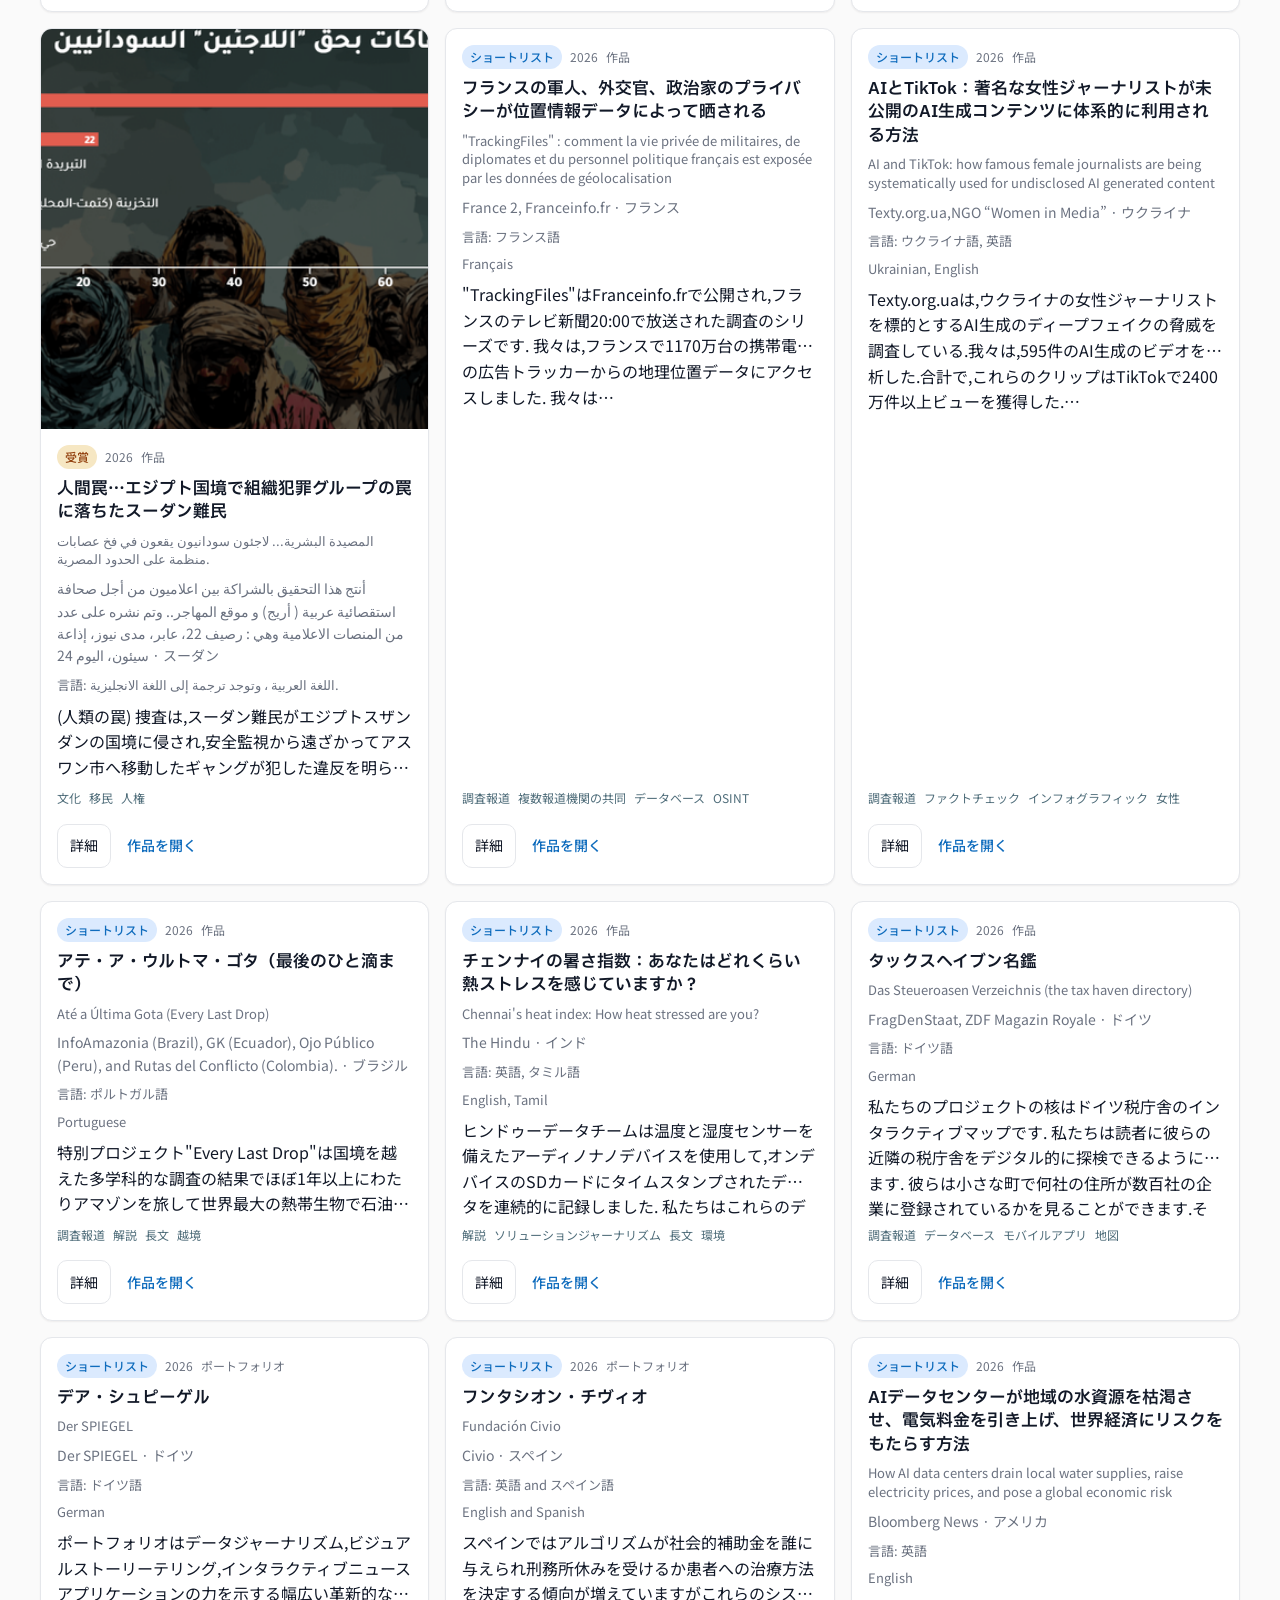
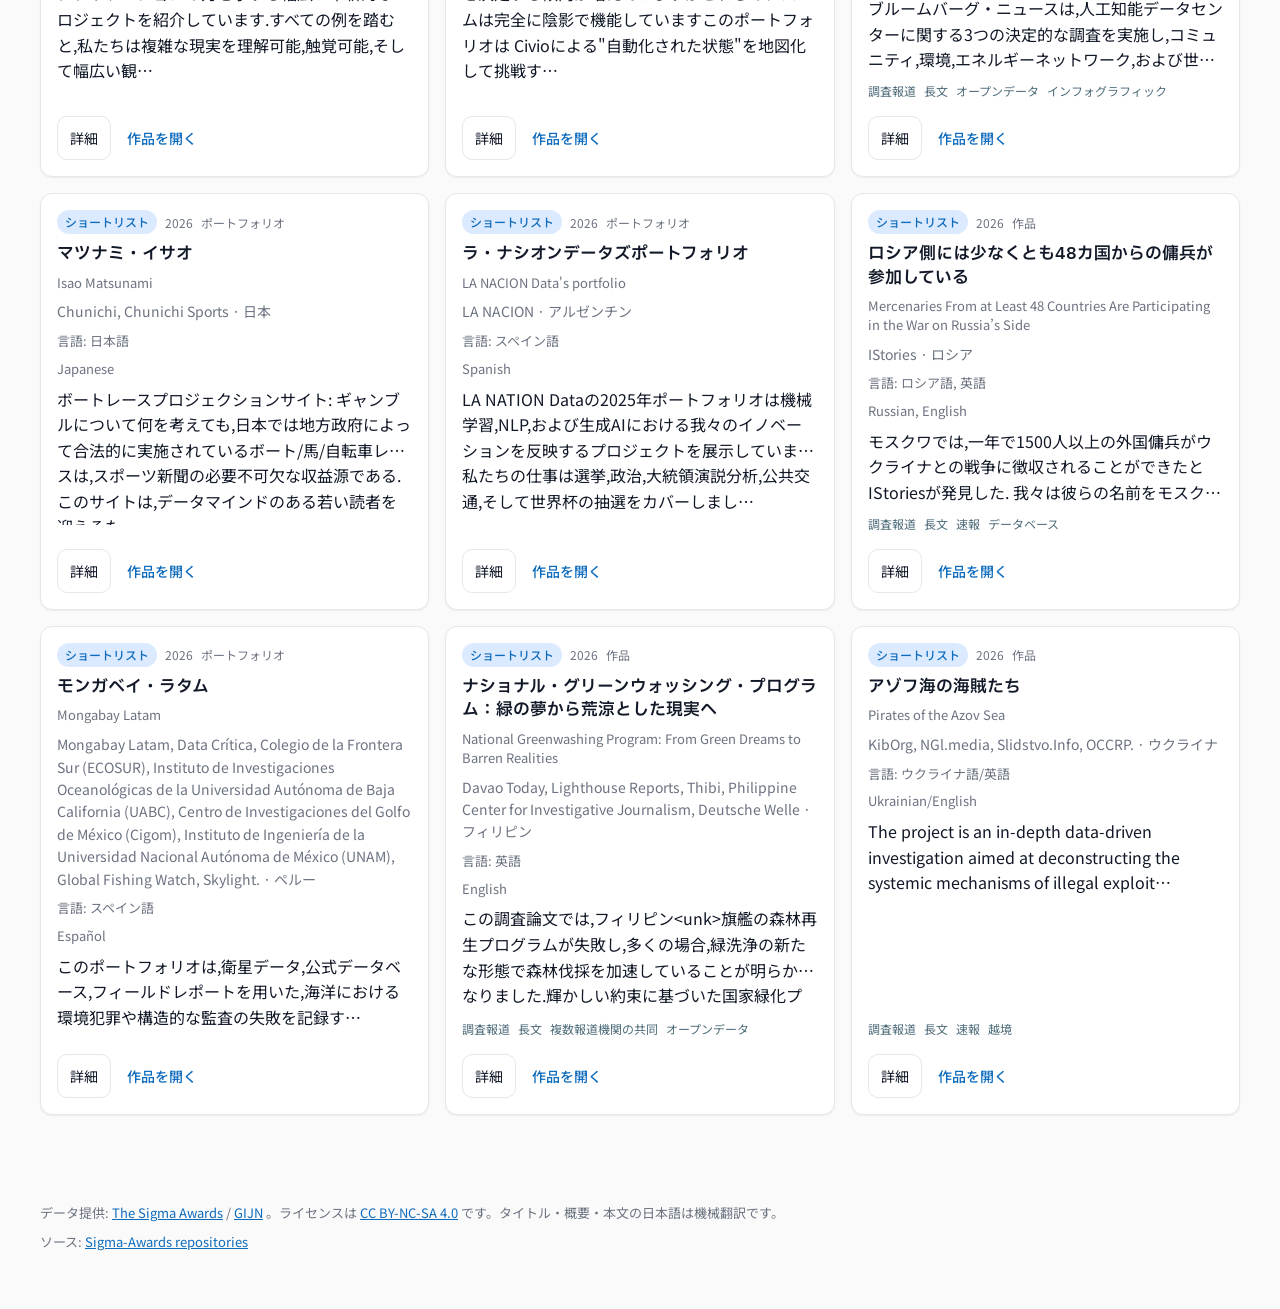
==== commit c451dbbd: "Compact catalog headers and move language switch to top right" ====
--- a/public/index.html
+++ b/public/index.html
@@ -29,7 +29,13 @@
     <a class="skip-link" href="#results">作品一覧へ</a>
     <header class="masthead">
       <div class="masthead__inner">
-        <p class="masthead__kicker">Data Visualization Japan</p>
+        <div class="masthead__top">
+          <p class="masthead__kicker">Data Visualization Japan</p>
+          <div class="chip-row locale-switch" id="locale-chips" role="group" aria-label="表示言語">
+            <button class="chip" type="button" data-locale="ja" aria-pressed="true">日本語</button>
+            <button class="chip" type="button" data-locale="src" aria-pressed="false">原文</button>
+          </div>
+        </div>
         <nav class="award-nav" aria-label="アワード"><a href="/" aria-current="page">Sigma Awards</a><a href="/dja/">Data Journalism Awards</a></nav>
         <h1>Sigma Awards エントリー</h1>
         <p class="masthead__lede">
@@ -57,14 +63,6 @@
         <fieldset class="filters__years">
           <legend class="filters__label">開催年</legend>
           <div class="chip-row" id="year-chips"></div>
-        </fieldset>
-
-        <fieldset>
-          <legend class="filters__label">表示</legend>
-          <div class="chip-row" id="locale-chips">
-            <button class="chip" type="button" data-locale="ja" aria-pressed="true">日本語</button>
-            <button class="chip" type="button" data-locale="src" aria-pressed="false">原文</button>
-          </div>
         </fieldset>
 
         <div class="filters__row">
--- a/public/css/styles.css
+++ b/public/css/styles.css
@@ -89,11 +89,18 @@
 }
 
 .masthead__inner {
-  padding: 48px 0 32px;
+  padding: 16px 0 20px;
+}
+
+.masthead__top {
+  display: flex;
+  align-items: center;
+  justify-content: space-between;
+  gap: 12px;
 }
 
 .masthead__kicker {
-  margin: 0 0 8px;
+  margin: 0;
   color: var(--brand-pink);
   font-size: 13px;
   font-weight: 500;
@@ -101,30 +108,46 @@
 
 h1 {
   margin: 0;
-  font-size: clamp(1.75rem, 2vw + 1rem, 2.25rem);
+  font-size: clamp(1.375rem, 1.4vw + 1rem, 1.75rem);
   font-weight: 600;
   line-height: 1.25;
 }
 
 .masthead__lede {
-  margin: 16px 0 0;
-  color: var(--text-secondary);
+  margin: 8px 0 0;
+  color: var(--text-secondary);
+  font-size: 14px;
 }
 
 .page {
-  padding: 32px 0 64px;
+  padding: 20px 0 64px;
 }
 
 .filters {
   display: grid;
-  gap: 24px;
-  margin-bottom: 32px;
+  gap: 16px;
+  margin-bottom: 20px;
+}
+
+.filters__search {
+  display: flex;
+  align-items: center;
+  gap: 12px;
+}
+
+.filters__search .filters__label {
+  flex: none;
+  margin: 0;
+}
+
+.filters__search input {
+  min-width: 0;
 }
 
 .filters__label,
 .filters legend {
   display: block;
-  margin-bottom: 8px;
+  margin-bottom: 6px;
   color: var(--text-secondary);
   font-size: 13px;
   font-weight: 500;
@@ -195,6 +218,31 @@
   background: var(--primary);
   border-color: var(--primary);
   color: #fff;
+}
+
+.locale-switch {
+  flex: none;
+  flex-wrap: nowrap;
+  gap: 0;
+  padding: 2px;
+  border: 1px solid var(--border);
+  border-radius: 999px;
+  background: var(--code-bg);
+}
+
+.locale-switch .chip {
+  min-height: 40px;
+  padding: 0 10px;
+  border: 0;
+  background: transparent;
+  color: var(--text-secondary);
+  font-size: 12px;
+}
+
+.locale-switch .chip[aria-pressed="true"] {
+  background: var(--surface);
+  color: var(--text);
+  box-shadow: var(--shadow);
 }
 
 .chip:active,
@@ -611,14 +659,14 @@
 .award-nav {
   display: flex;
   flex-wrap: wrap;
-  gap: 8px 24px;
-  margin: 8px 0 24px;
-  font-size: 14px;
+  gap: 4px 20px;
+  margin: 0 0 8px;
+  font-size: 13px;
 }
 .award-nav a { display: inline-flex; align-items: center; min-height: 44px; }
 .award-nav [aria-current="page"] { color: var(--text); font-weight: 600; text-decoration-thickness: 2px; text-underline-offset: 6px; }
 .card__category { margin: 0; color: var(--text-secondary); font-size: 12px; line-height: 1.6; }
-.coverage { margin-bottom: 32px; padding: 16px 20px; border: 1px solid var(--border); border-radius: var(--radius); background: var(--surface); font-size: 14px; }
+.coverage { margin-bottom: 16px; padding: 8px 12px; border: 1px solid var(--border); border-radius: var(--radius); background: var(--surface); font-size: 14px; }
 .coverage > summary, .source-records > summary { cursor: pointer; min-height: 44px; align-content: center; }
 .coverage__scroll { overflow-x: auto; }
 .coverage table { width: 100%; border-collapse: collapse; text-align: left; }
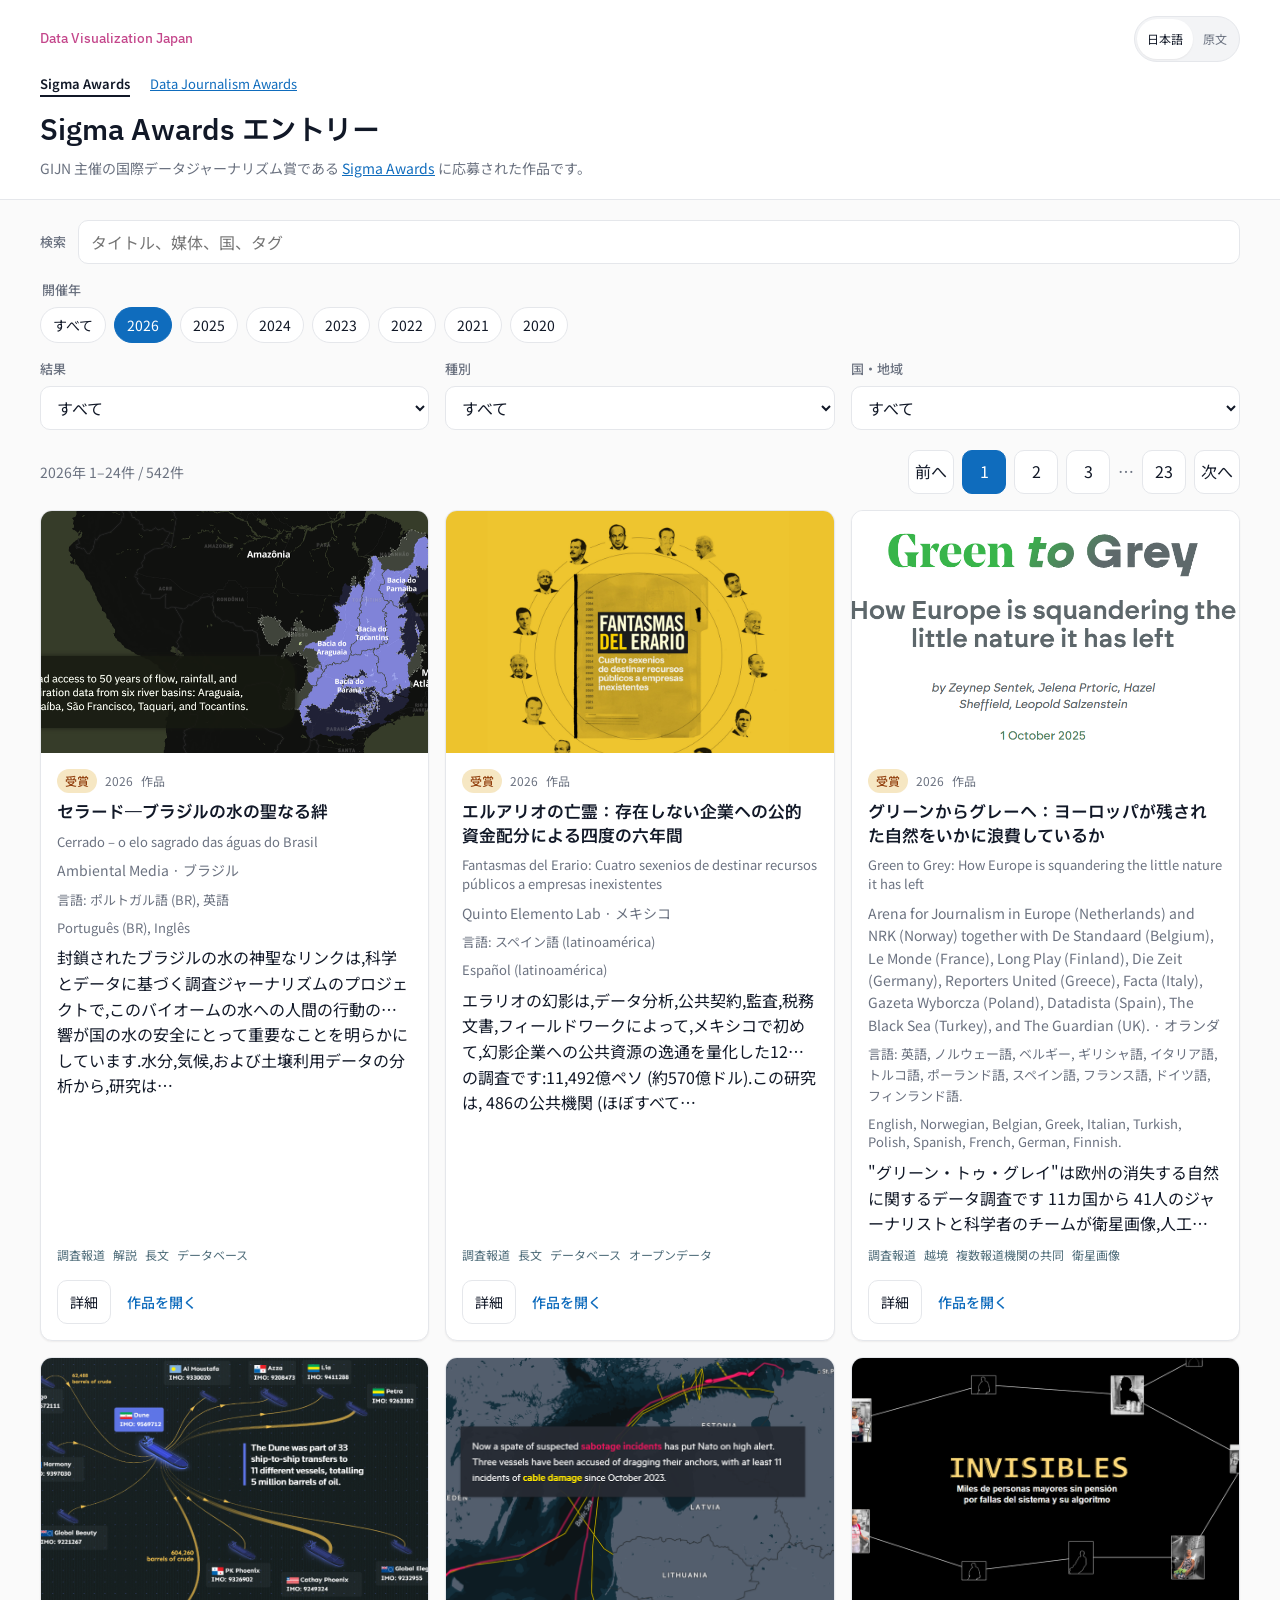
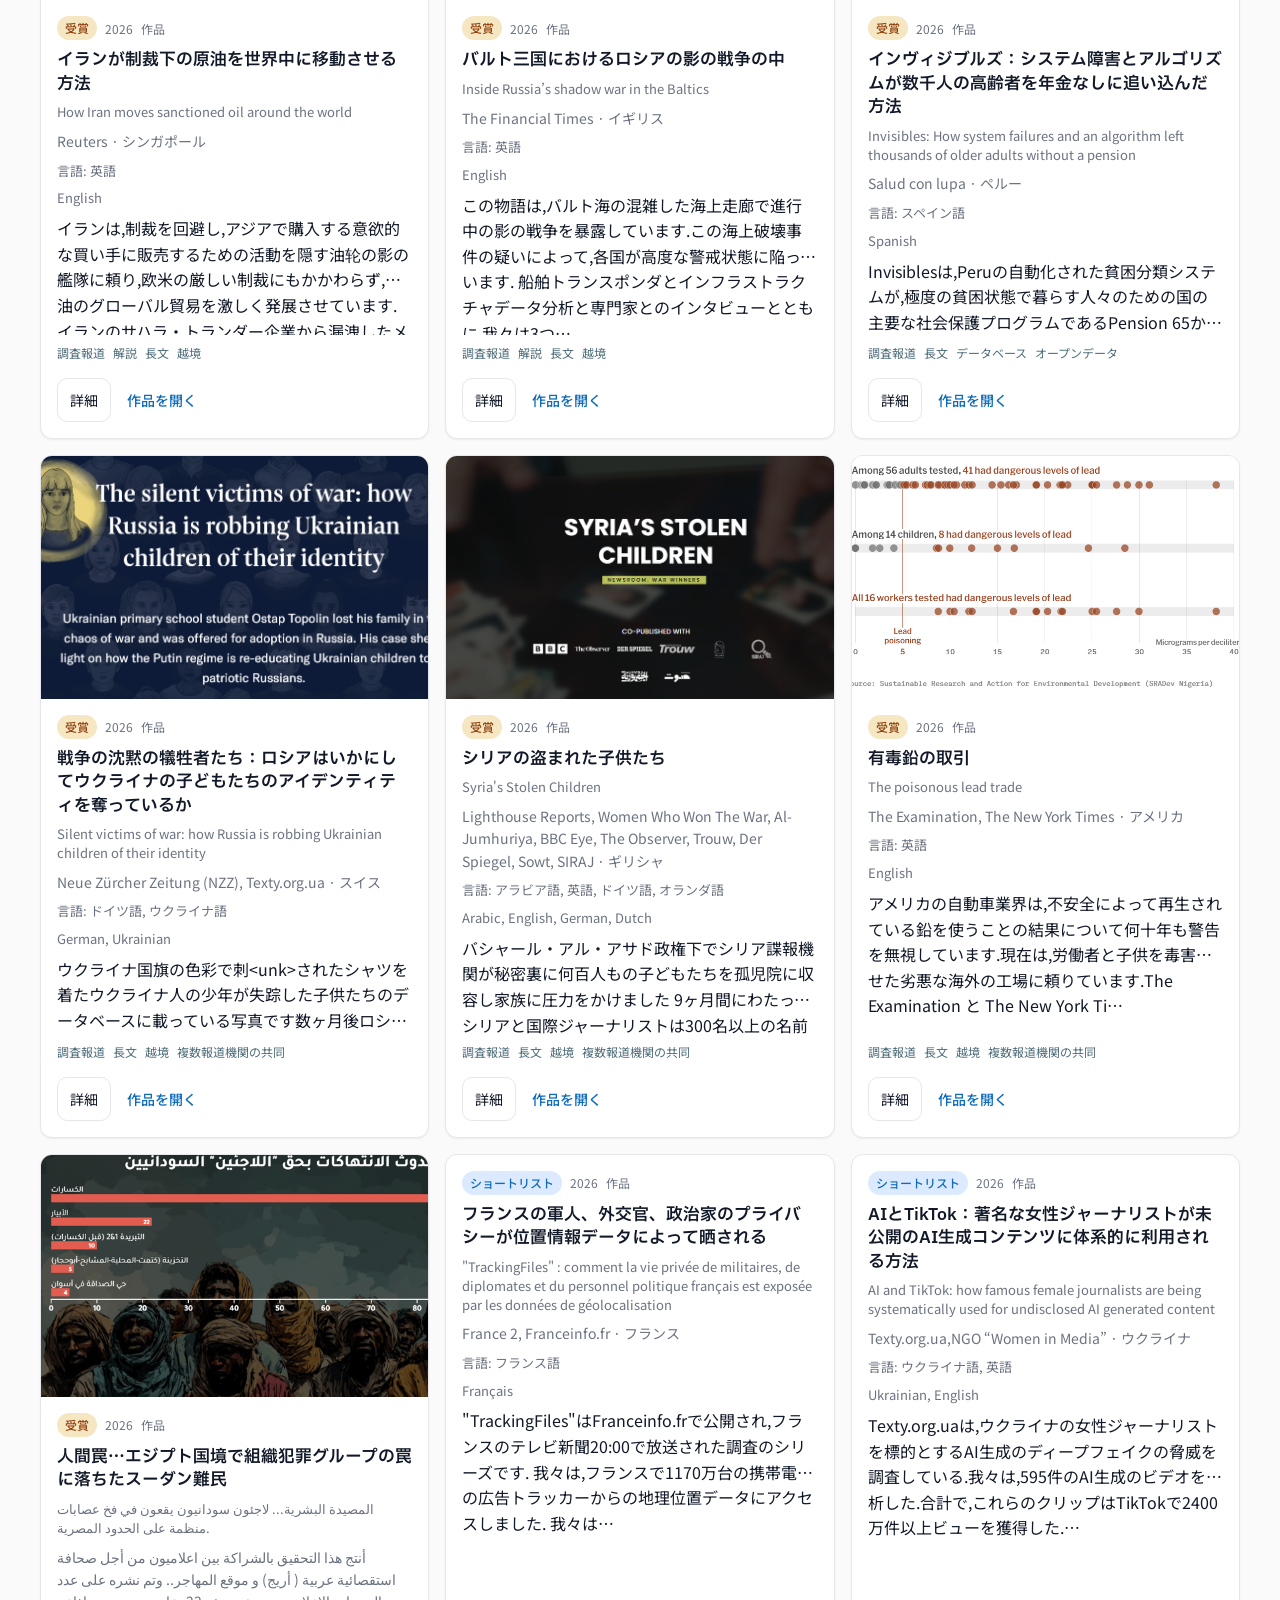
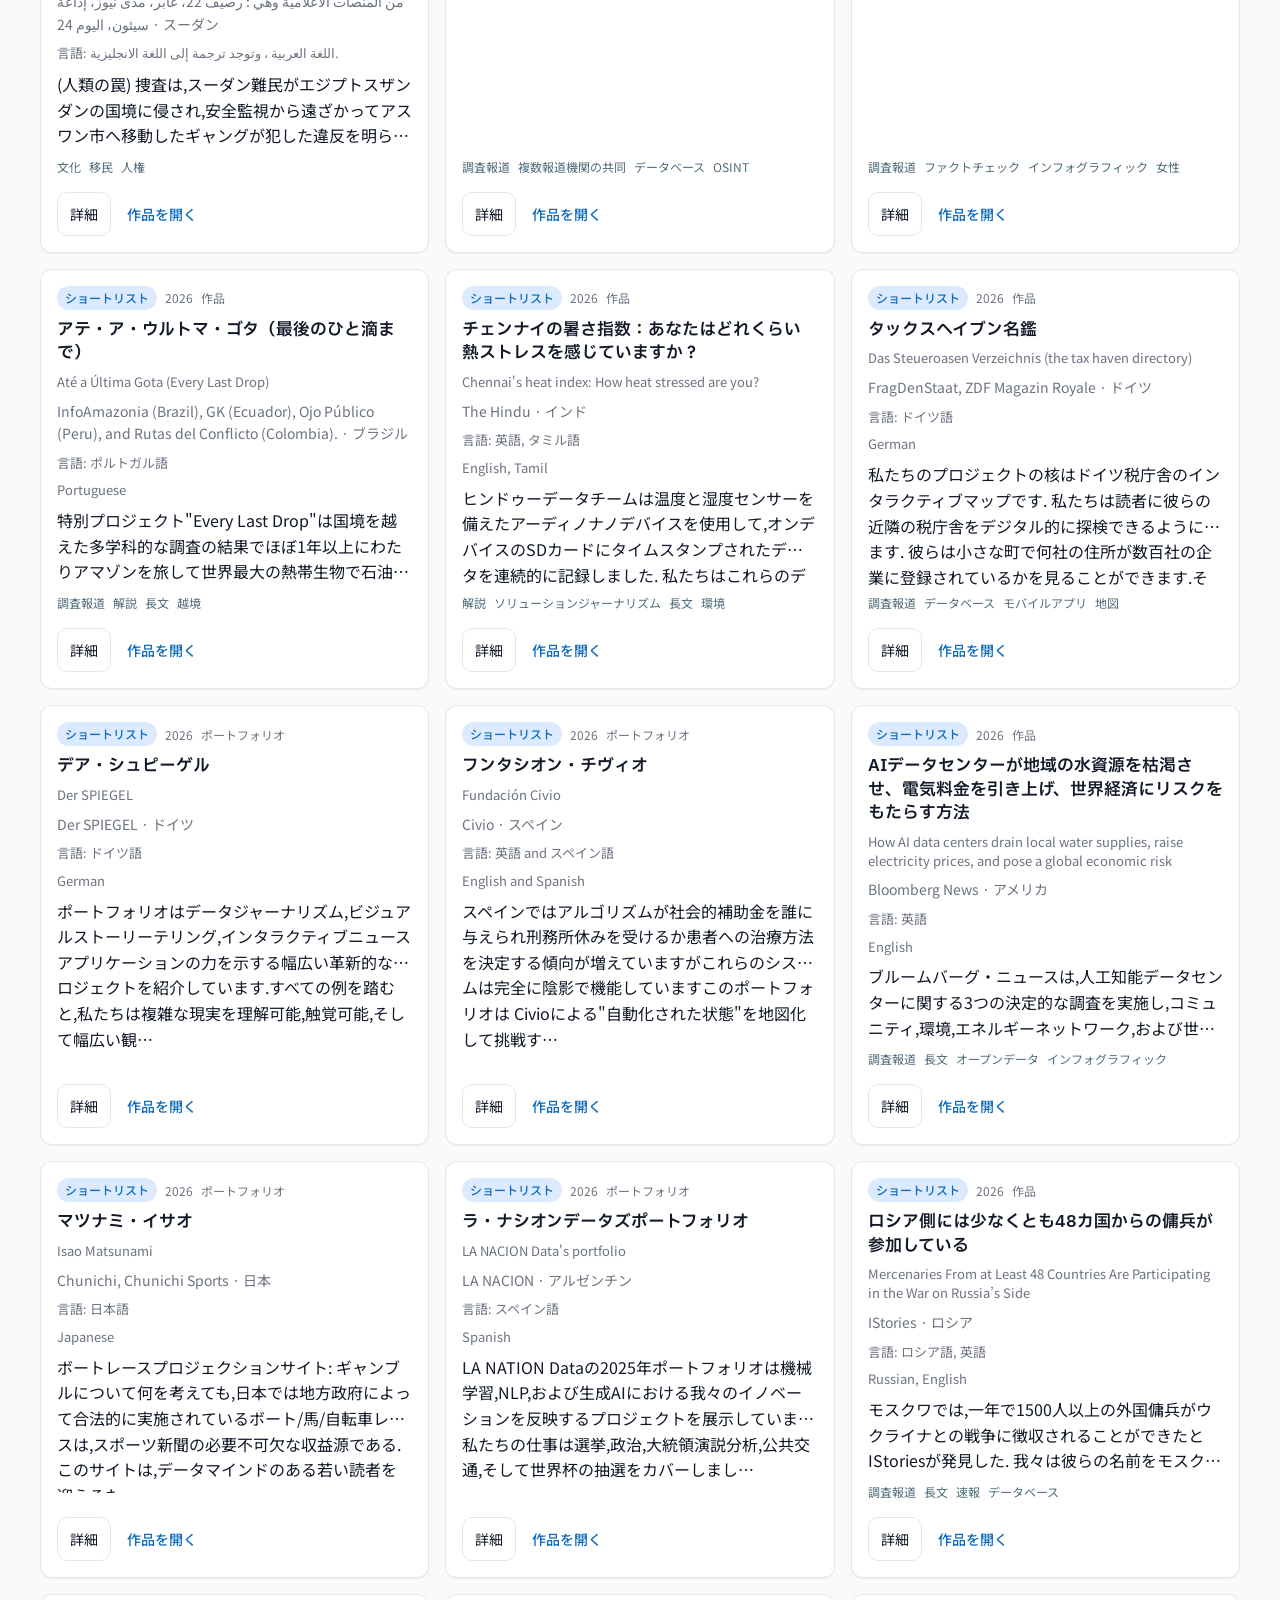
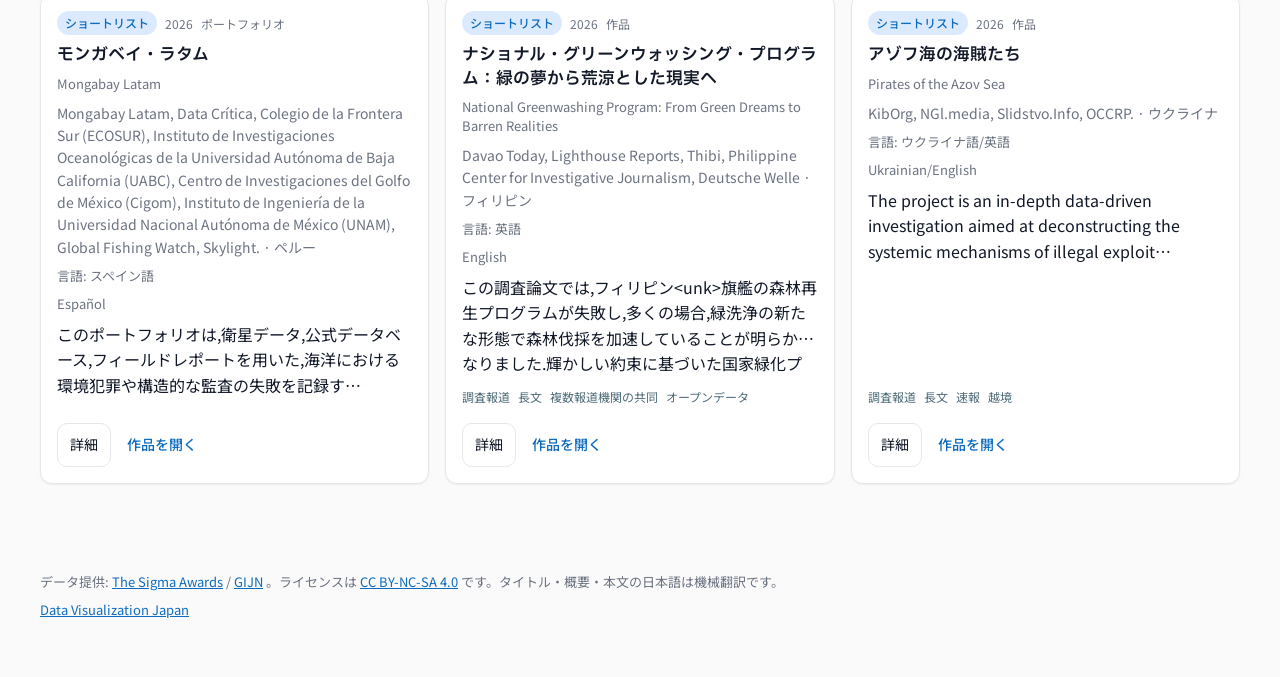
==== commit 8c250181: "Link Data Visualization Japan in footer" ====
--- a/public/index.html
+++ b/public/index.html
@@ -144,8 +144,7 @@
         です。タイトル・概要・本文の日本語は機械翻訳です。
       </p>
       <p>
-        ソース:
-        <a href="https://github.com/orgs/Sigma-Awards/repositories">Sigma-Awards repositories</a>
+        <a href="https://data-visualization.jp/">Data Visualization Japan</a>
       </p>
     </footer>
 
--- a/public/css/styles.css
+++ b/public/css/styles.css
@@ -295,6 +295,7 @@
   display: block;
   margin: -16px -16px 8px;
   width: calc(100% + 32px);
+  height: auto;
   max-width: none;
   aspect-ratio: 16 / 10;
   object-fit: cover;
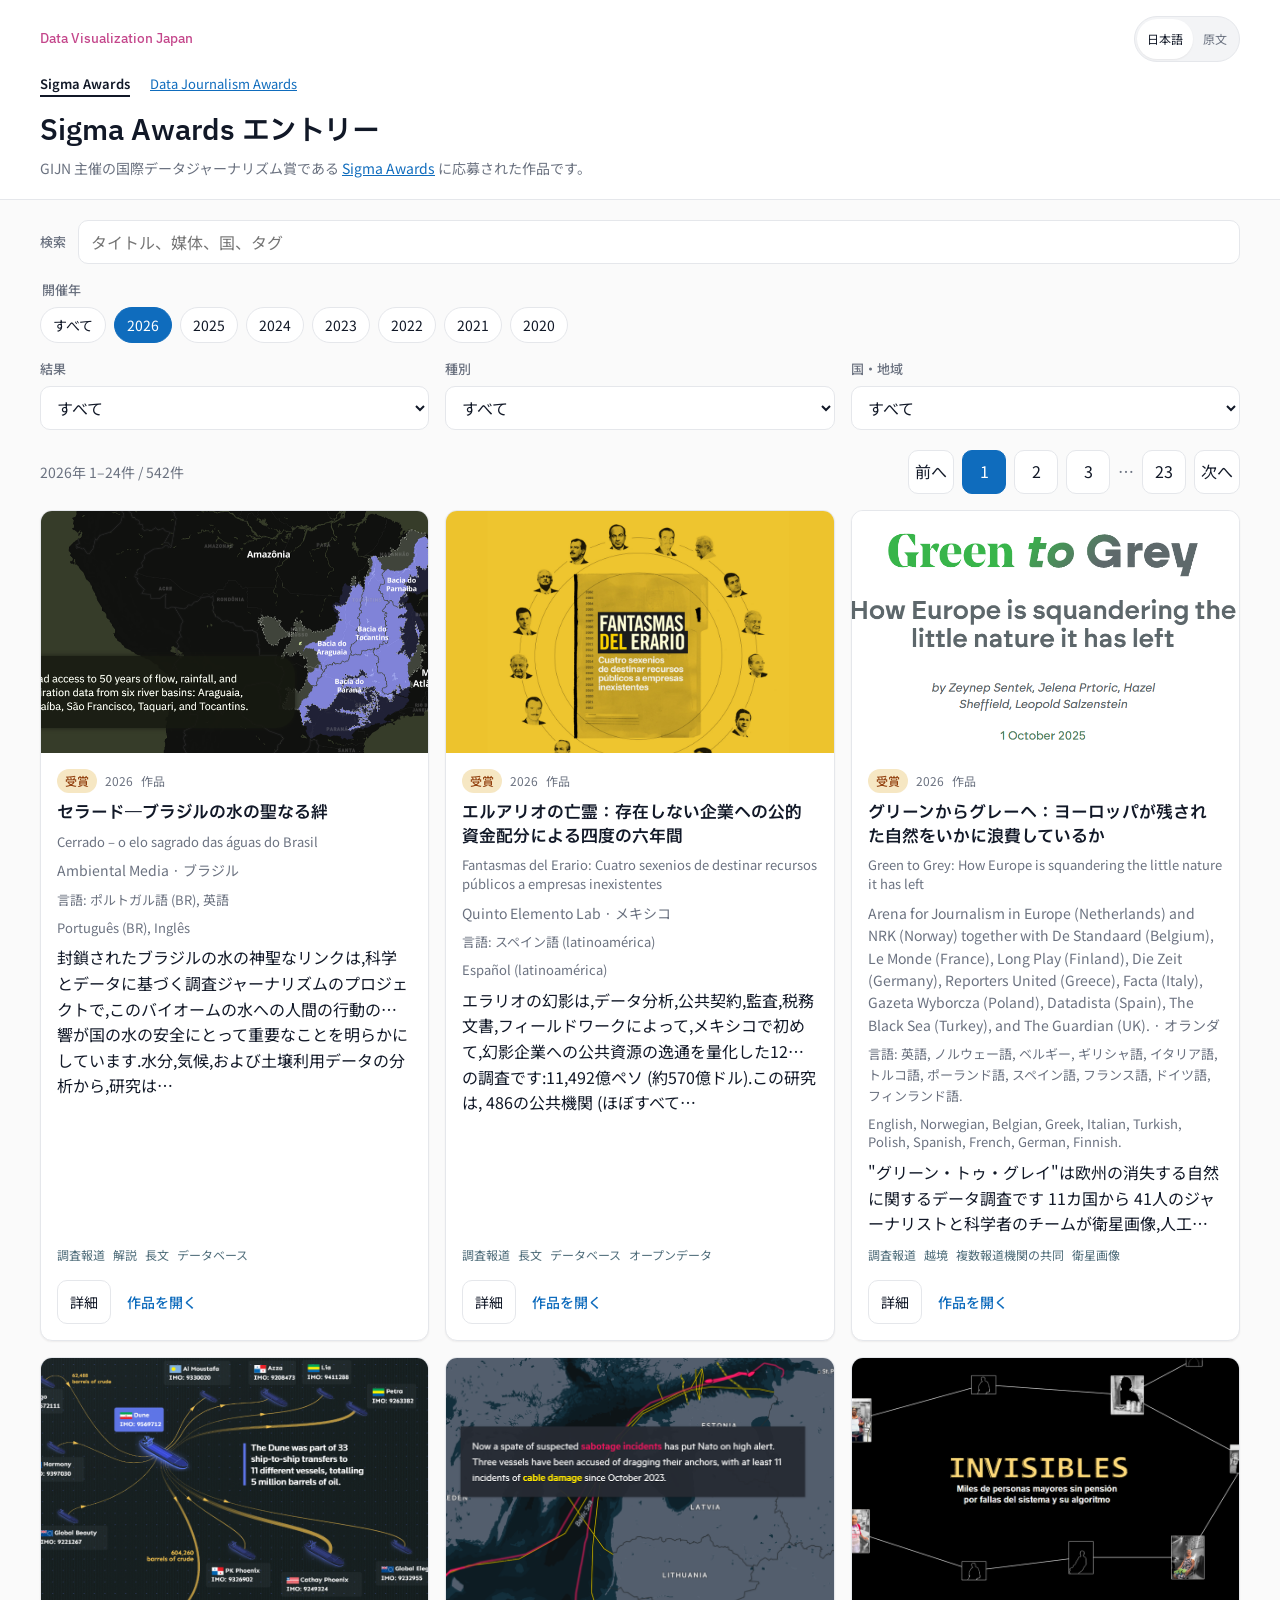
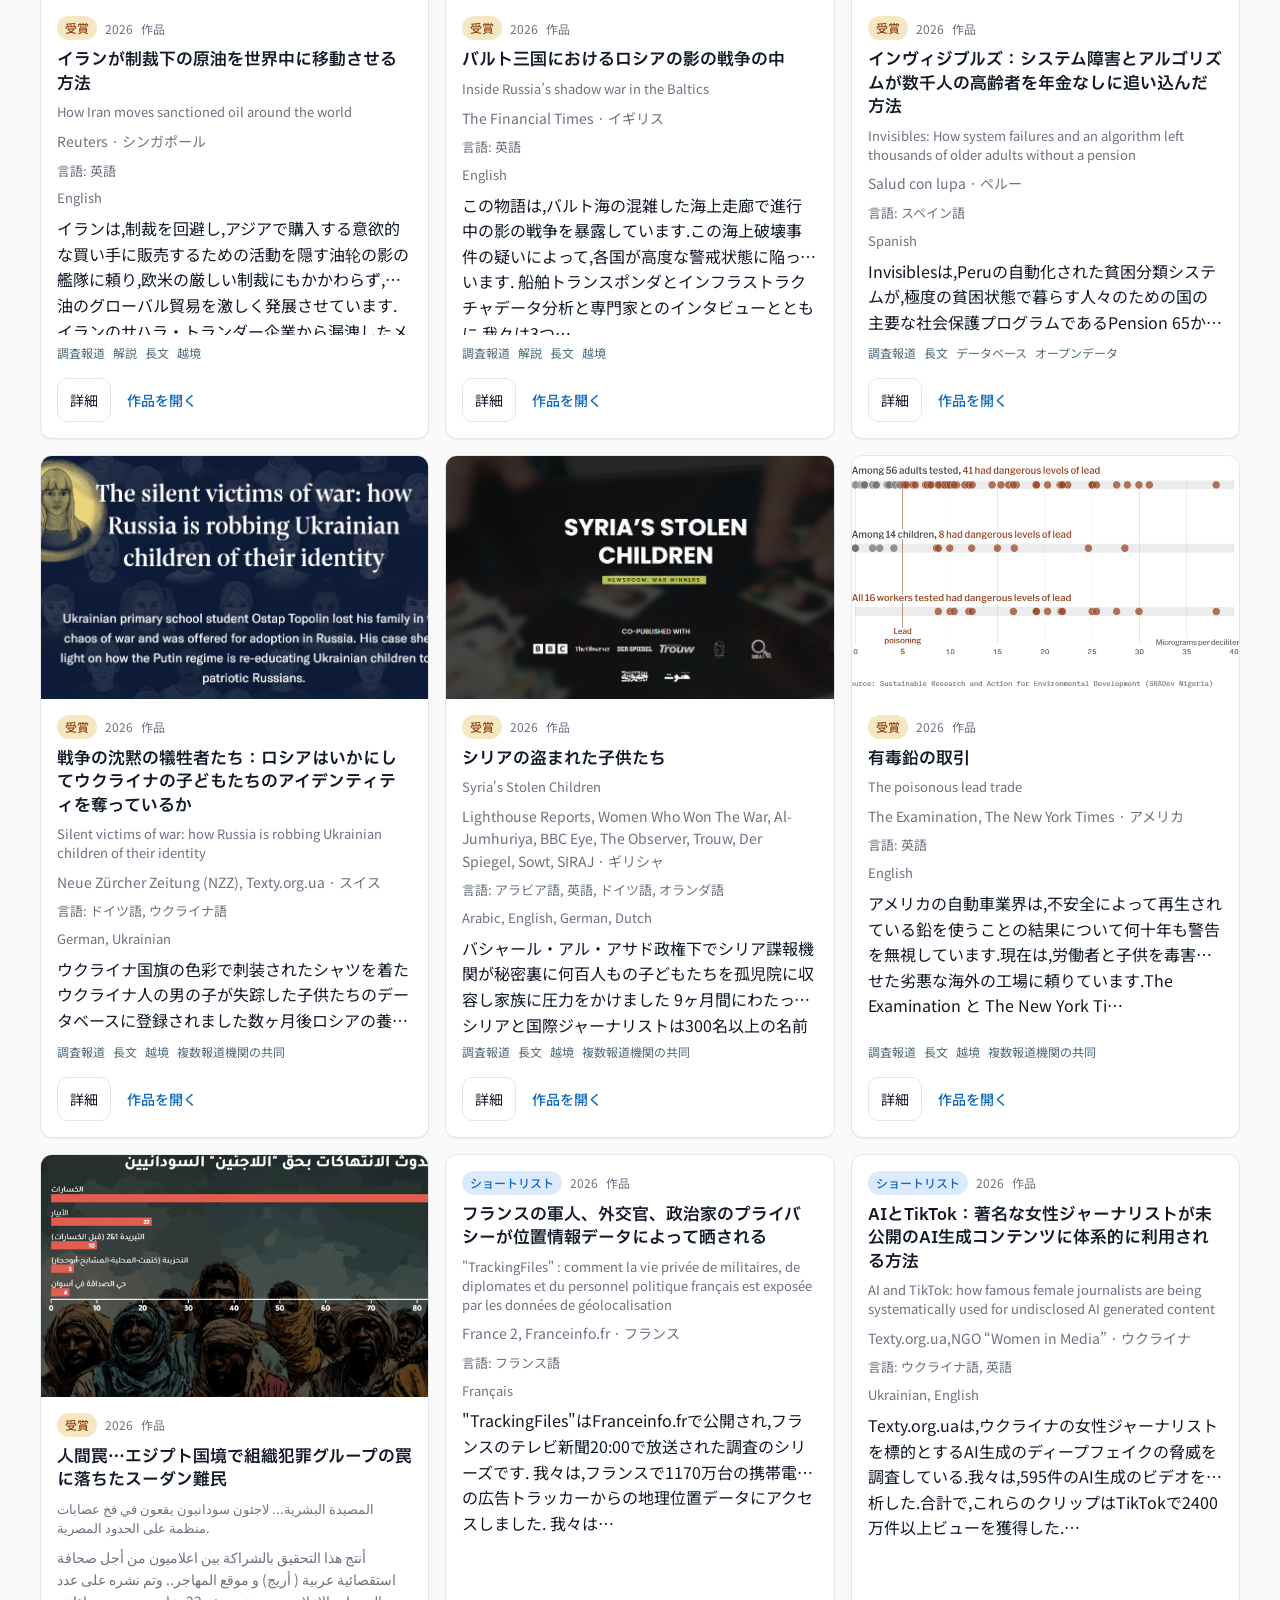
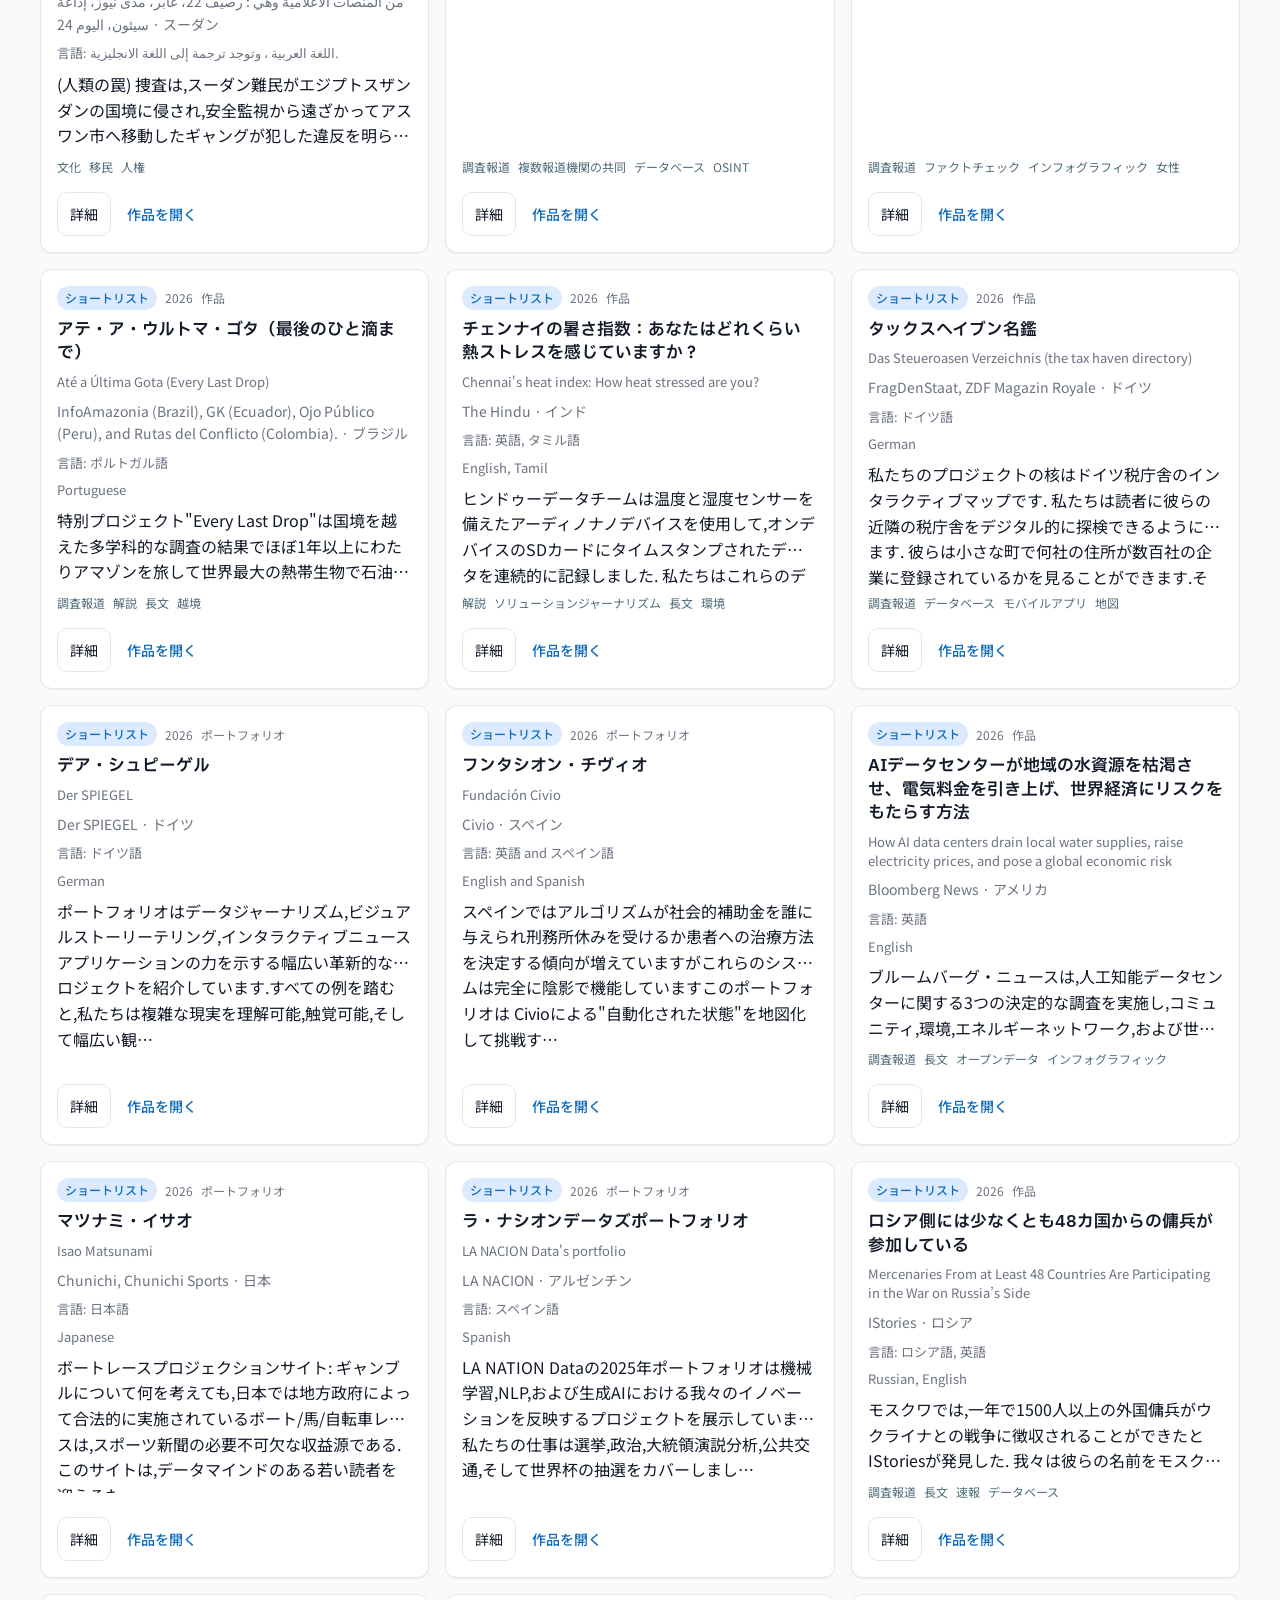
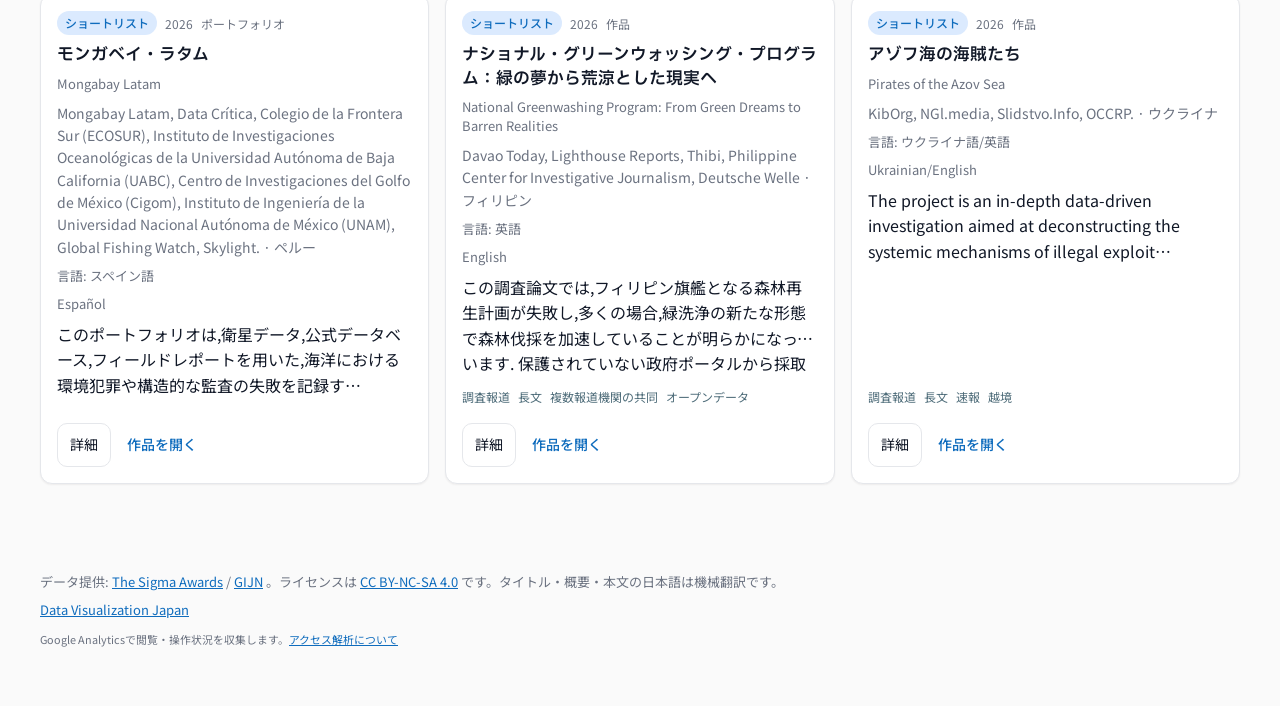
==== commit b34262dc: "Standardize DVJ GA4 measurement and content page views" ====
--- a/public/index.html
+++ b/public/index.html
@@ -3,14 +3,7 @@
   <head>
     <meta charset="utf-8" />
     <meta name="viewport" content="width=device-width, initial-scale=1" />
-    <!-- Google tag (gtag.js) -->
-    <script async src="https://www.googletagmanager.com/gtag/js?id=G-0DP20HK462"></script>
-    <script>
-      window.dataLayer = window.dataLayer || [];
-      function gtag(){dataLayer.push(arguments);}
-      gtag('js', new Date());
-      gtag('config', 'G-0DP20HK462');
-    </script>
+    <!-- DVJ_ANALYTICS -->
     <title>Sigma Awards エントリー一覧</title>
     <meta
       name="description"
@@ -146,6 +139,7 @@
       <p>
         <a href="https://data-visualization.jp/">Data Visualization Japan</a>
       </p>
+    <p><small>Google Analyticsで閲覧・操作状況を収集します。<a href="https://data-visualization.jp/about/">アクセス解析について</a></small></p>
     </footer>
 
     <script src="js/app.js" type="module"></script>
--- a/public/css/styles.css
+++ b/public/css/styles.css
@@ -351,6 +351,21 @@
   line-height: 1.4;
 }
 
+.card__link {
+  color: inherit;
+  text-decoration: none;
+}
+
+.card__link:hover,
+.card__link:focus-visible {
+  text-decoration: underline;
+}
+
+.card__link:focus-visible {
+  outline: 2px solid var(--primary);
+  outline-offset: 2px;
+}
+
 .card__original,
 .card__original-title,
 .drawer__original-title {
@@ -415,6 +430,9 @@
 }
 
 .card__detail {
+  display: inline-flex;
+  align-items: center;
+  text-decoration: none;
   min-height: 44px;
   padding: 0 12px;
   border: 1px solid var(--border);
@@ -598,6 +616,10 @@
   white-space: pre-wrap;
 }
 
+.drawer__body p + p {
+  margin-top: 12px;
+}
+
 .drawer__links {
   display: grid;
   gap: 8px;
@@ -606,6 +628,27 @@
 
 .drawer__links a {
   word-break: break-all;
+}
+
+.link-note {
+  margin-left: 8px;
+  color: var(--text-secondary);
+  font-size: 12px;
+  overflow-wrap: anywhere;
+}
+
+.ref-title {
+  margin: 16px 0 0;
+  font-size: 13px;
+  font-weight: 600;
+  color: var(--text-secondary);
+}
+
+.ref-list {
+  display: grid;
+  gap: 4px;
+  margin: 0;
+  padding-left: 20px;
 }
 
 @media (min-width: 768px) {
@@ -683,3 +726,31 @@
 .source-note { font-size: 13px; color: var(--text-secondary); }
 .source-records p { font-size: 14px; overflow-wrap: anywhere; }
 body[data-catalog="dja"] .card__title { overflow-wrap: anywhere; }
+
+/* Static pages (entry detail, year lists) */
+.detail { max-width: 800px; overflow-wrap: anywhere; }
+.crumbs { display: flex; flex-wrap: wrap; gap: 4px 20px; margin-bottom: 16px; font-size: 14px; }
+.crumbs a { display: inline-flex; align-items: center; min-height: 44px; }
+.detail__thumb { display: block; width: 100%; height: auto; max-height: 360px; margin: 0 0 16px; object-fit: cover; background: var(--code-bg); border-radius: 8px; }
+.detail__meta, .detail__org, .detail__langs { margin: 0; color: var(--text-secondary); font-size: 14px; }
+.detail h1 { margin: 8px 0; }
+.detail__original-title { margin: 0 0 8px; color: var(--text-secondary); font-size: 14px; }
+.detail__tags { display: flex; flex-wrap: wrap; gap: 8px; margin: 16px 0; }
+.detail__body h2, .detail__source h2, .detail__links h2 { margin: 24px 0 8px; color: var(--text-secondary); font-size: 13px; font-weight: 600; }
+.detail__body p, .detail__source p { margin: 0; white-space: pre-wrap; }
+.detail__body p + p, .detail__source p + p { margin-top: 12px; }
+.detail__links .ref-title { margin: 16px 0 0; }
+.detail__links .ref-list { margin: 0; }
+.detail__source { margin-top: 32px; padding-top: 8px; border-top: 1px solid var(--border); }
+.detail__source .detail__source-title { color: var(--text); font-size: 15px; }
+.detail__links { display: grid; gap: 8px; margin-top: 24px; }
+.detail__links a { word-break: break-all; }
+.year-index { margin-top: 40px; padding-top: 16px; border-top: 1px solid var(--border); }
+.year-index h2 { margin: 0 0 8px; font-size: 15px; }
+.year-index ul { display: flex; flex-wrap: wrap; gap: 4px 8px; margin: 0; padding: 0; list-style: none; }
+.year-index a { display: inline-flex; align-items: center; justify-content: center; min-width: 56px; min-height: 44px; padding: 0 12px; border: 1px solid var(--border); border-radius: var(--radius-btn); background: var(--surface); text-decoration: none; }
+.year-index a[aria-current="page"] { border-color: var(--primary); font-weight: 600; }
+body > .year-index { width: min(100% - 32px, var(--page-width)); margin-inline: auto; }
+.entry-list { margin: 16px 0 0; padding-left: 28px; }
+.entry-list li { margin-bottom: 12px; }
+.entry-list__original, .entry-list__meta { display: block; color: var(--text-secondary); font-size: 13px; }
